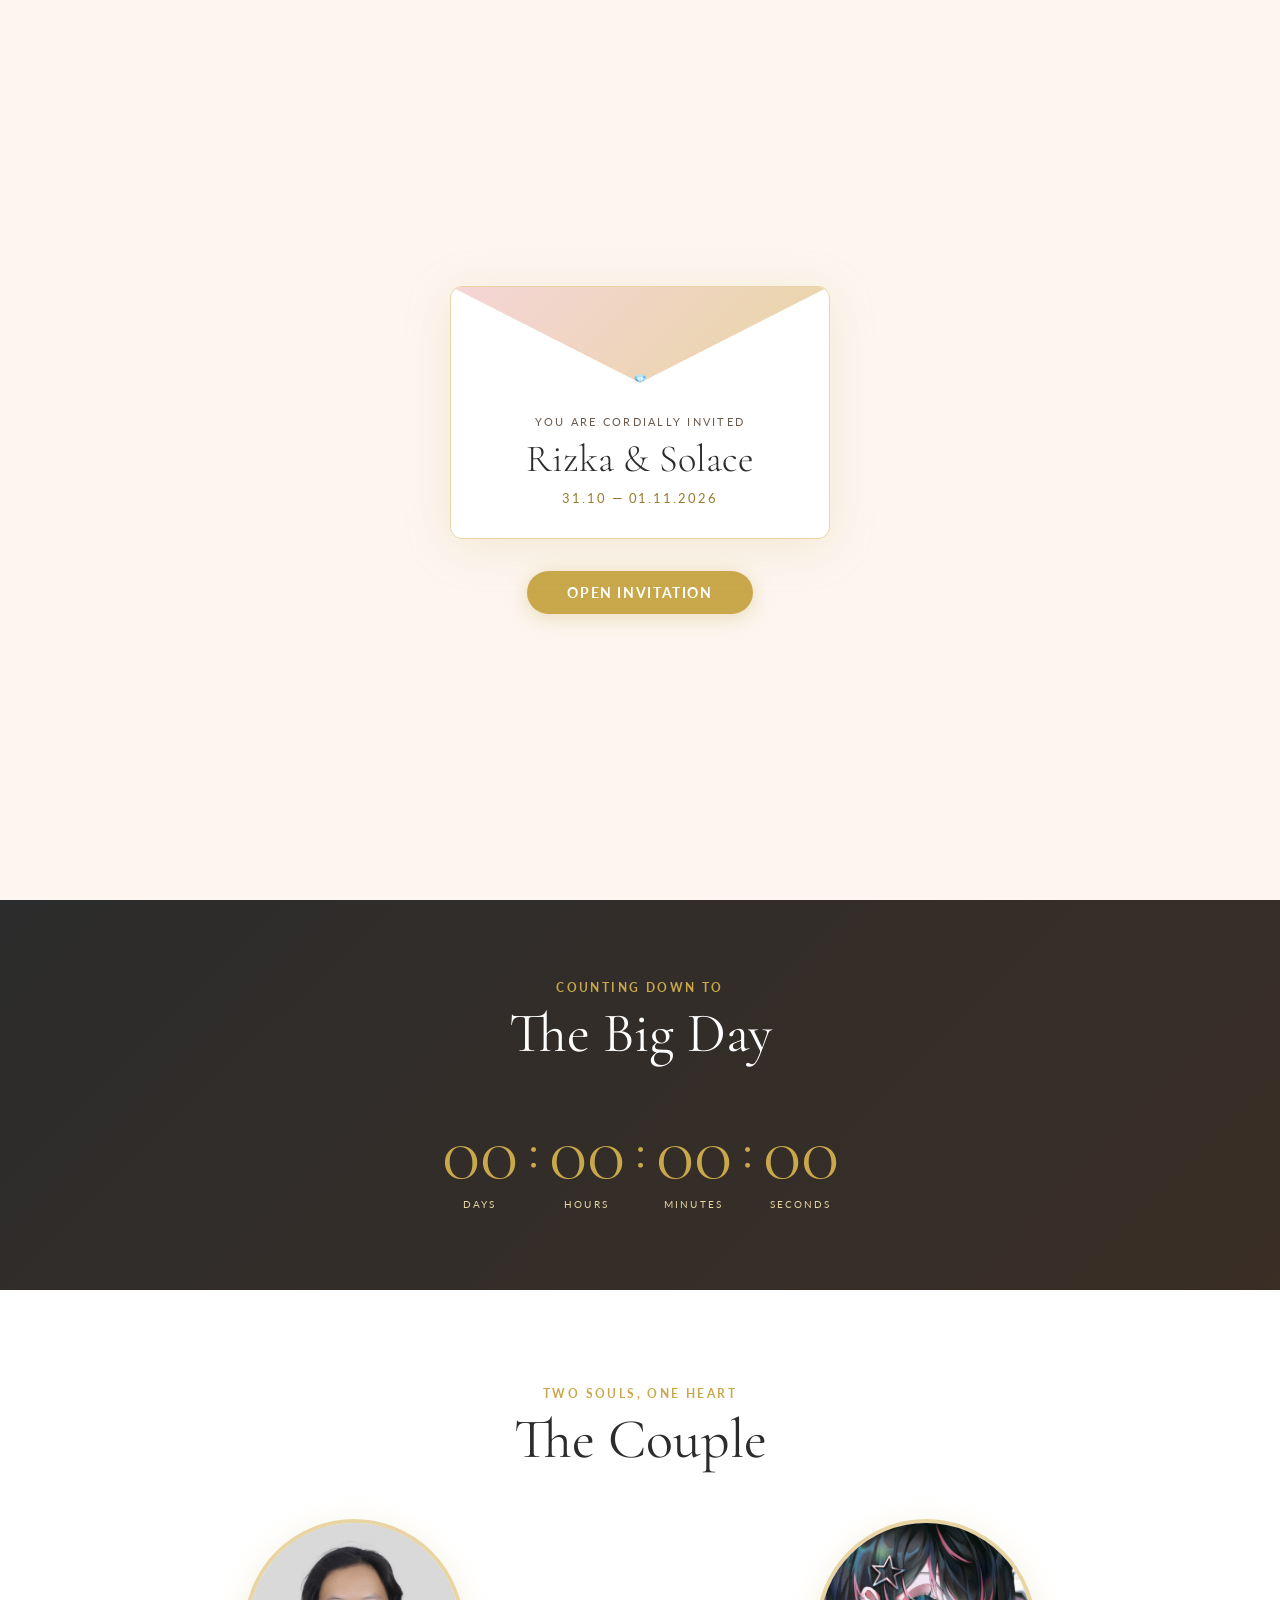
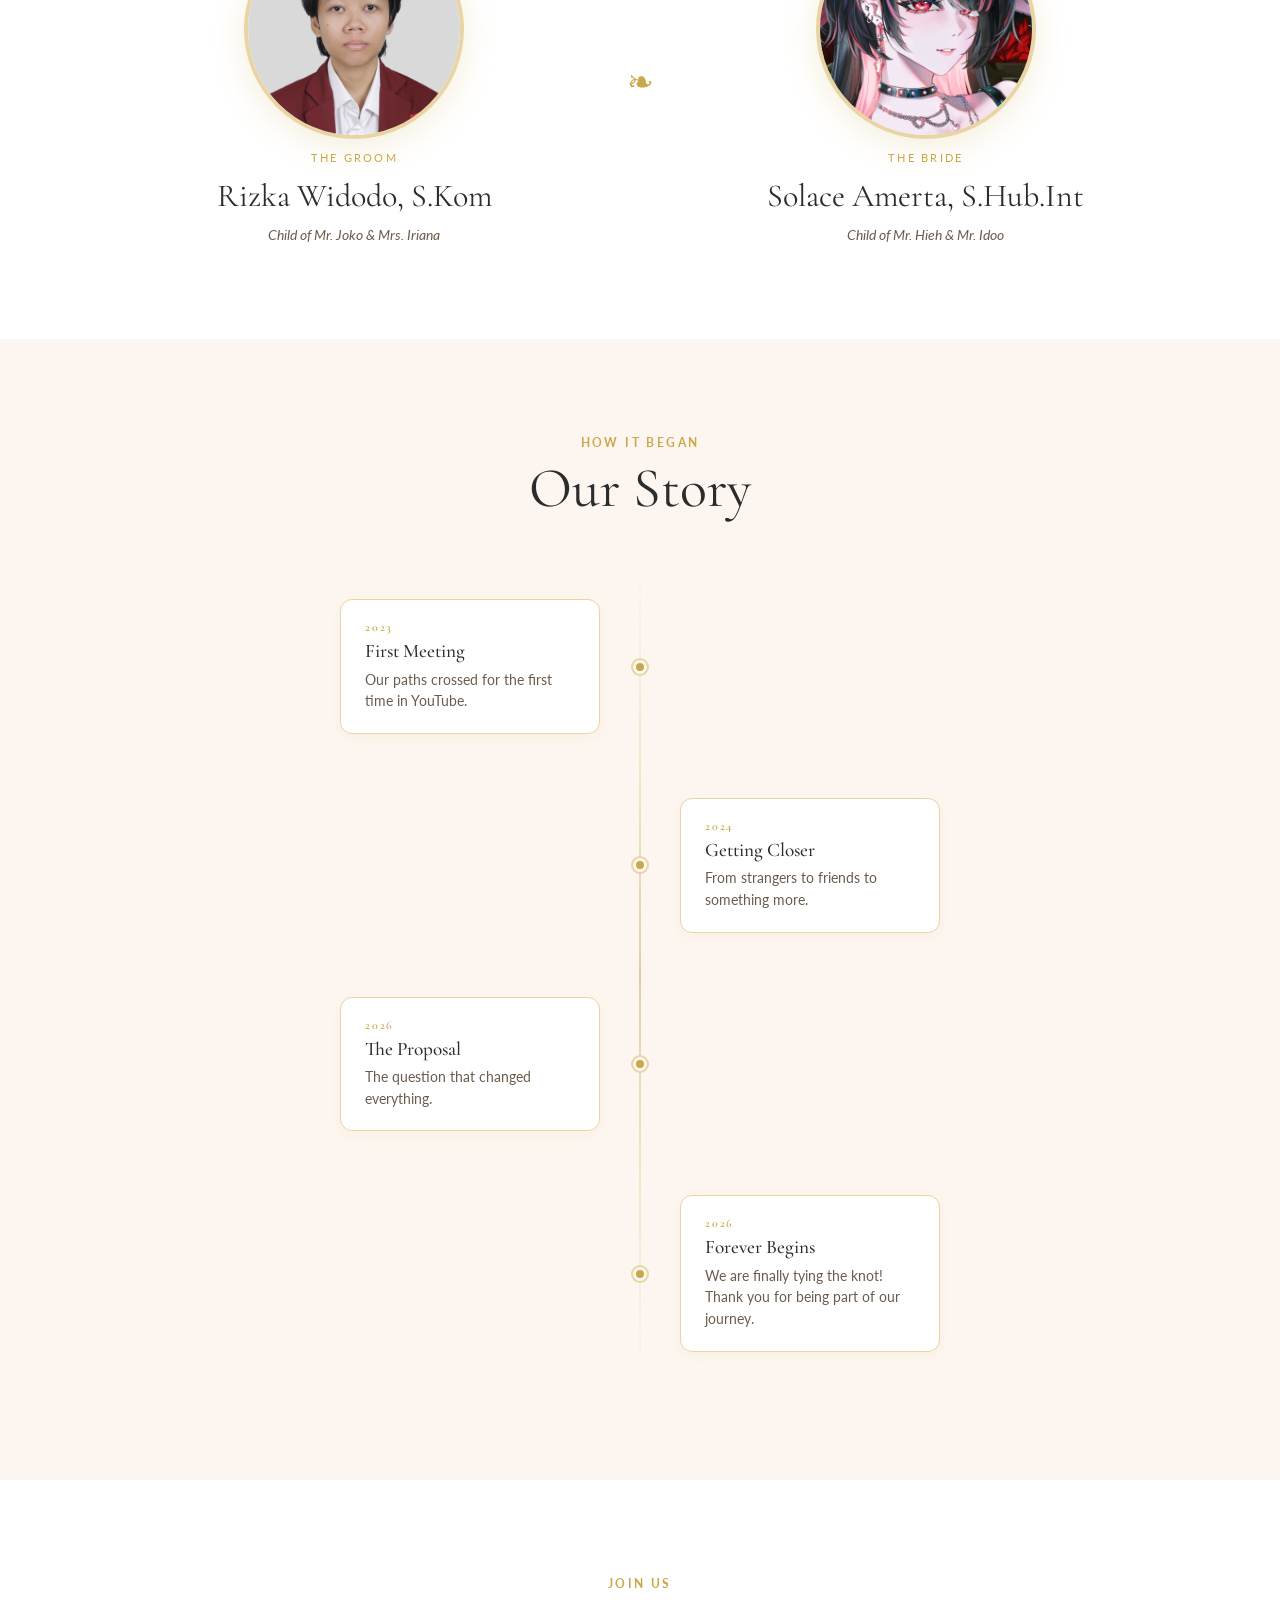
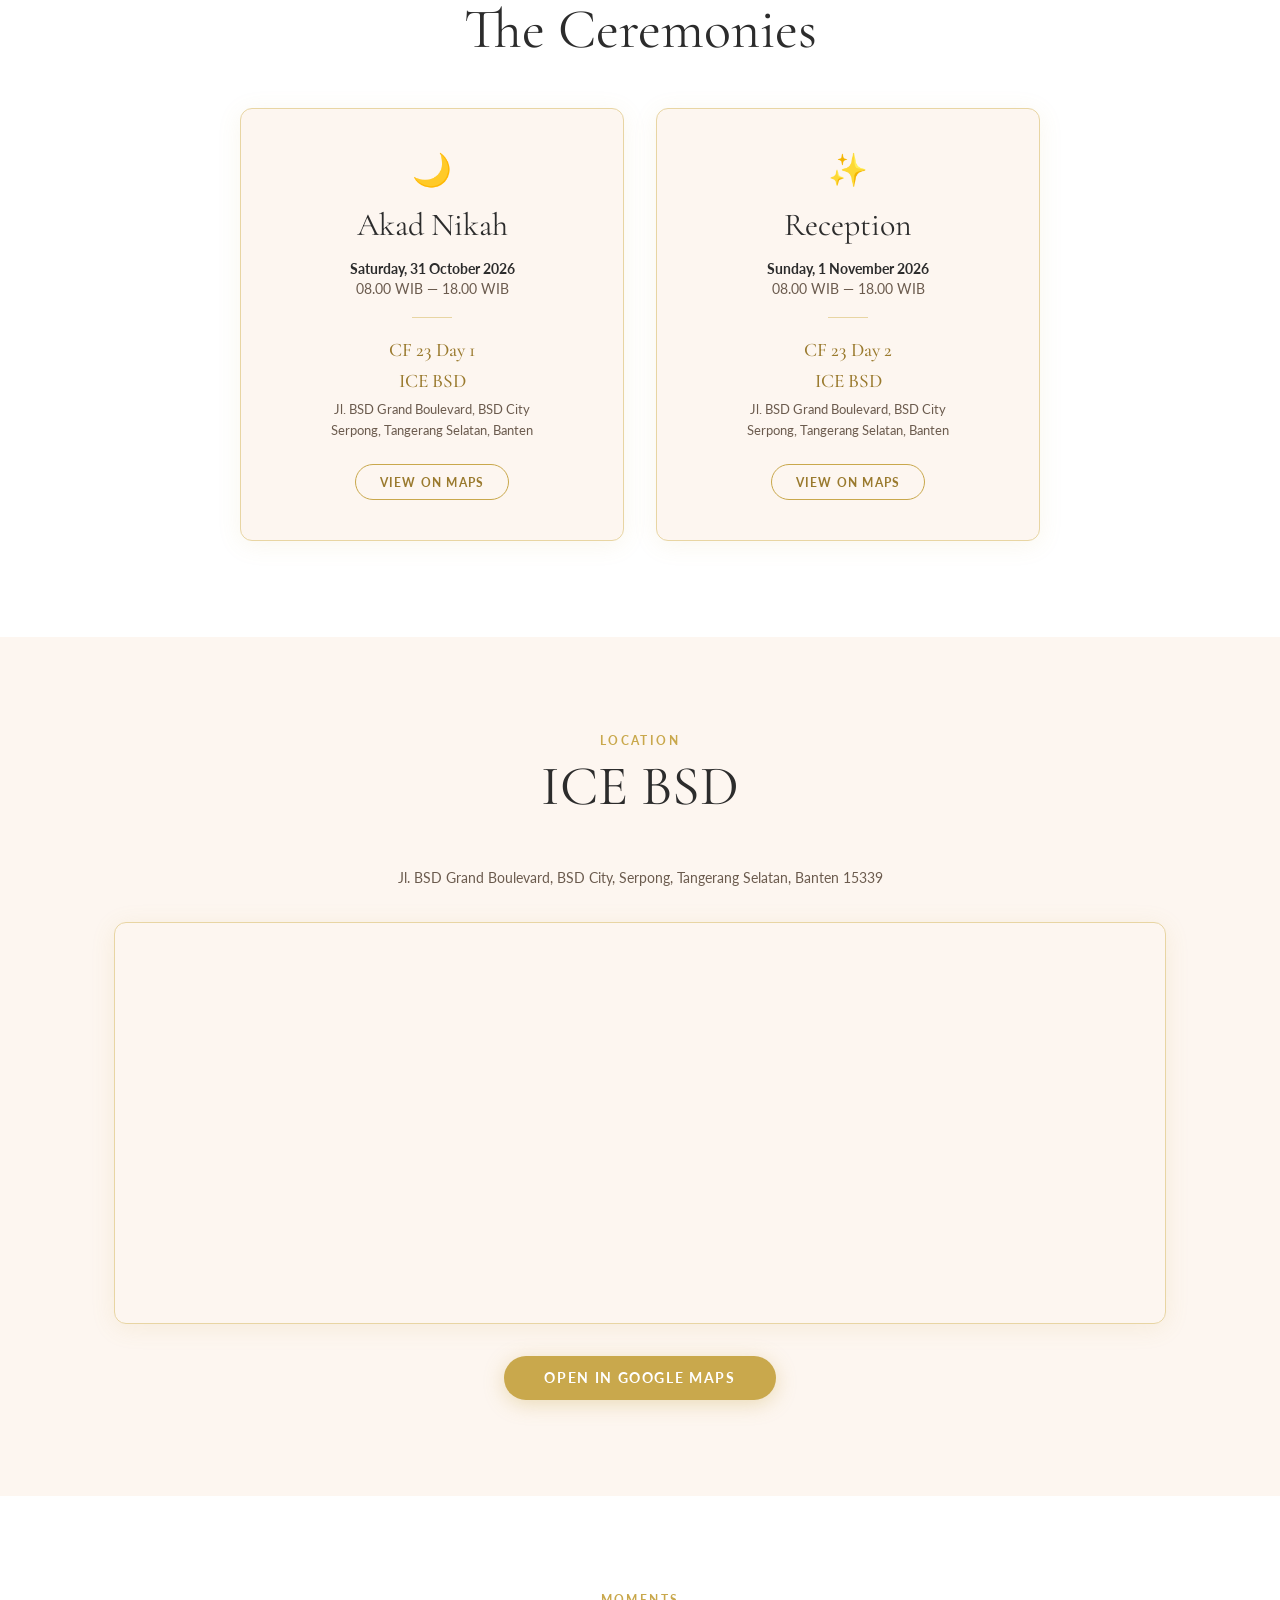
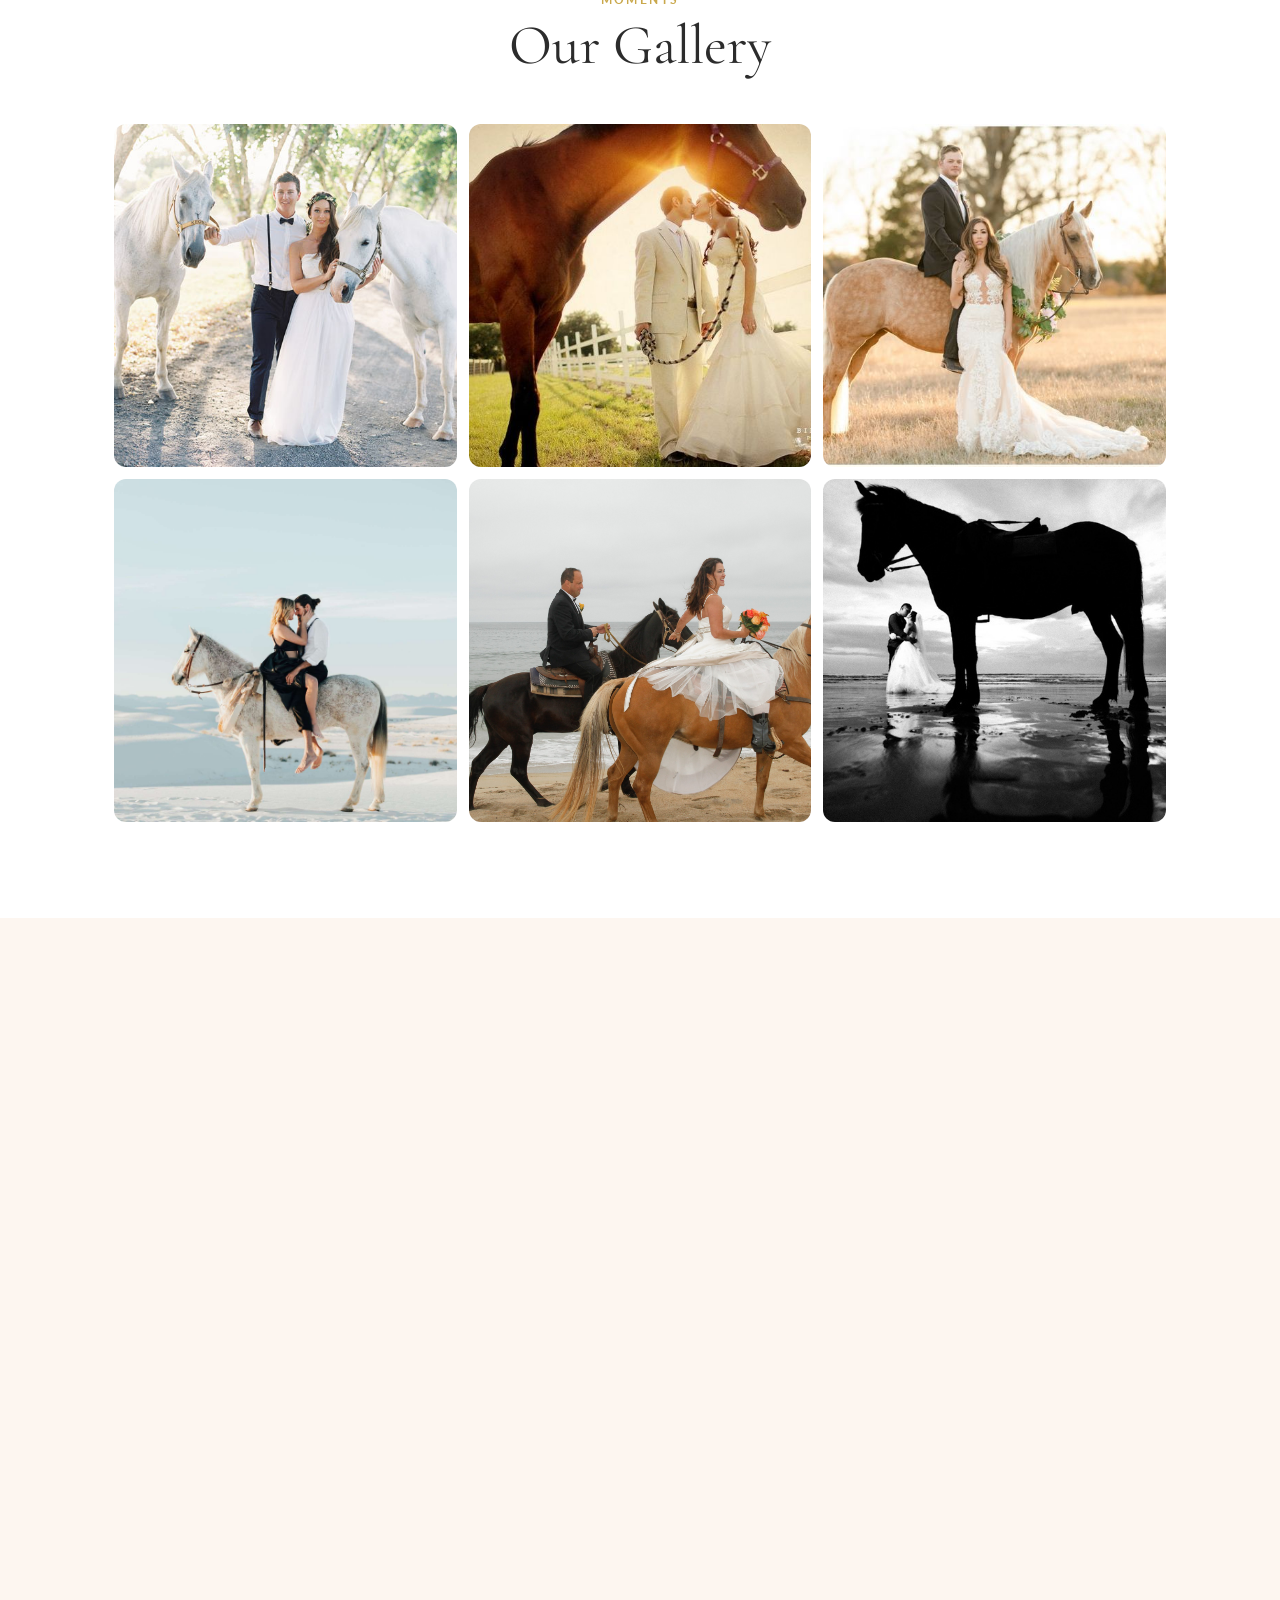
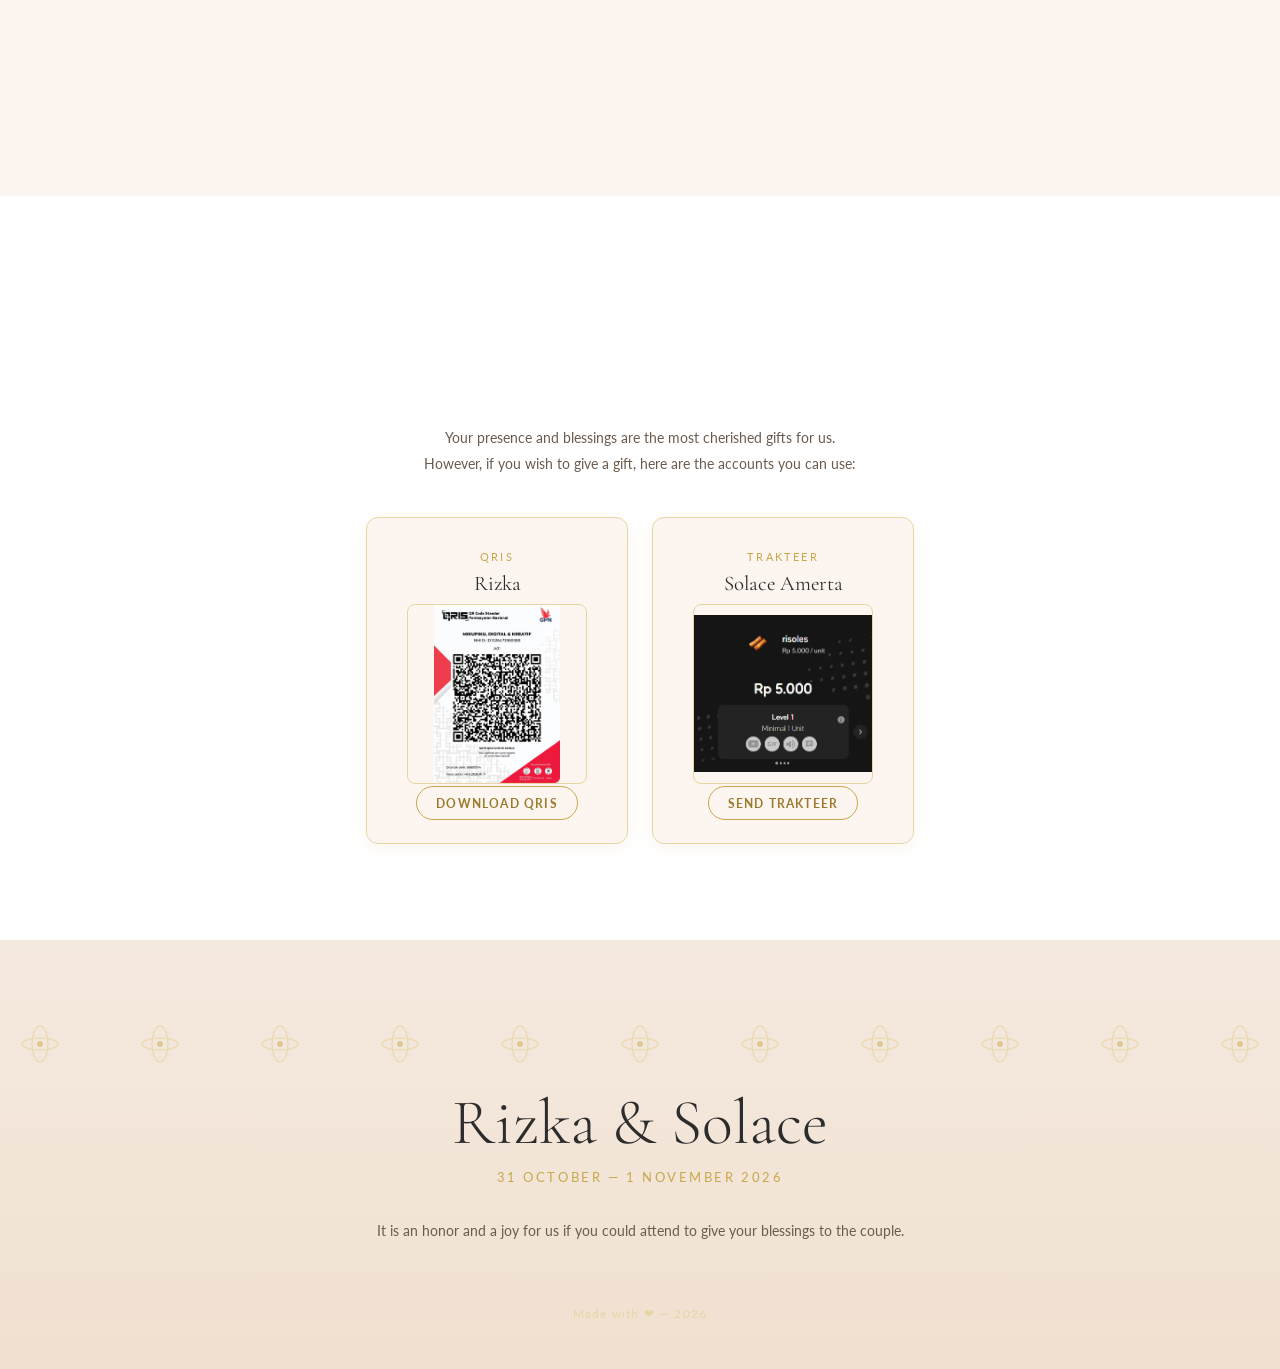
==== wedding-invitation/index.html @ 88c476b9 "add" ====
<!DOCTYPE html>
<html lang="id">
<head>
  <meta charset="UTF-8" />
  <meta name="viewport" content="width=device-width, initial-scale=1.0" />
  <title>Wedding Invitation — Rizka & Solace</title>
  <link rel="preconnect" href="https://fonts.googleapis.com" />
  <link rel="preconnect" href="https://fonts.gstatic.com" crossorigin />
  <link href="https://fonts.googleapis.com/css2?family=Cormorant+Garamond:ital,wght@0,300;0,400;0,500;0,600;1,300;1,400;1,500&family=Lato:wght@300;400;700&display=swap" rel="stylesheet" />
  <link rel="stylesheet" href="style.css" />
</head>
<body>

  <!-- ─── AUDIO ────────────────────────────────────────────── -->
  <audio id="bgMusic" loop>
    <source src="music.m4a" type="audio/mp4" />
  </audio>
  <button class="music-toggle" id="musicToggle" aria-label="Toggle music">
    <span class="music-icon music-icon--play">♪</span>
    <span class="music-icon music-icon--pause hidden">⏸</span>
  </button>

  <!-- ─── OPENING OVERLAY ──────────────────────────────────── -->
  <div class="opening-overlay" id="openingOverlay">
    <div class="envelope-wrapper">
      <div class="envelope" id="envelope">
        <div class="envelope-flap"></div>
        <div class="envelope-body">
          <div class="envelope-letter" id="envelopeLetter">
            <p class="letter-from">You are cordially invited</p>
            <p class="letter-couple">Rizka &amp; Solace</p>
            <p class="letter-date">31.10 — 01.11.2026</p>
          </div>
        </div>
      </div>
      <button class="open-btn" id="openBtn">Open Invitation</button>
    </div>
  </div>

  <!-- ─── MAIN CONTENT ─────────────────────────────────────── -->
  <div class="invitation-content" id="invitationContent">

    <!-- ─── HERO ─────────────────────────────────────────────── -->
    <section class="hero" id="hero">
      <div class="floral-top"></div>
      <div class="hero-inner">
        <!-- <p class="bismillah">بِسْمِ اللّٰهِ الرَّحْمٰنِ الرَّحِيْمِ</p> -->
        <p class="hero-greeting reveal">Together with our families, we joyfully invite you to celebrate the wedding of</p>
        <h1 class="hero-names reveal">
          <span class="groom-name">Rizka</span>
          <span class="ampersand">&amp;</span>
          <span class="bride-name">Solace</span>
        </h1>
        <p class="hero-fullnames reveal">Rizka Widodo, S.Kom &nbsp;·&nbsp; Solace Amerta, S.Hub.Int</p>
        <div class="hero-date reveal">
          <span class="date-line">31 October — 1 November 2026</span>
          <span class="venue-line">Comic Frontier 23</span>
          <span class="venue-line">ICE BSD, South Tangerang</span>
        </div>
        <div class="scroll-hint reveal">
          <span>scroll down</span>
          <div class="scroll-arrow"></div>
        </div>
      </div>
      <div class="floral-bottom"></div>
    </section>

    <!-- ─── COUNTDOWN ────────────────────────────────────────── -->
    <section class="countdown-section section reveal" id="countdown">
      <div class="container">
        <p class="section-label">Counting Down To</p>
        <h2 class="section-title">The Big Day</h2>
        <div class="countdown-grid">
          <div class="countdown-item">
            <span class="countdown-num" id="cd-days">--</span>
            <span class="countdown-label">Days</span>
          </div>
          <div class="countdown-sep">:</div>
          <div class="countdown-item">
            <span class="countdown-num" id="cd-hours">--</span>
            <span class="countdown-label">Hours</span>
          </div>
          <div class="countdown-sep">:</div>
          <div class="countdown-item">
            <span class="countdown-num" id="cd-minutes">--</span>
            <span class="countdown-label">Minutes</span>
          </div>
          <div class="countdown-sep">:</div>
          <div class="countdown-item">
            <span class="countdown-num" id="cd-seconds">--</span>
            <span class="countdown-label">Seconds</span>
          </div>
        </div>
      </div>
    </section>

    <!-- ─── THE COUPLE ───────────────────────────────────────── -->
    <section class="couple-section section" id="couple">
      <div class="container">
        <p class="section-label reveal">Two Souls, One Heart</p>
        <h2 class="section-title reveal">The Couple</h2>
        <div class="couple-grid">
          <div class="couple-card reveal">
            <div class="couple-photo-wrap">
              <img src="img/rizka.jpg" alt="Rizka Widodo, S.Kom" class="couple-photo" onerror="this.style.display='none';this.nextElementSibling.style.display='flex'" />
              <div class="couple-photo-placeholder" style="display:none">
                <span>Groom Photo</span>
              </div>
            </div>
            <div class="couple-role">The Groom</div>
            <h3 class="couple-name">Rizka Widodo, S.Kom</h3>
            <p class="couple-parents">Child of Mr. Joko &amp; Mrs. Iriana</p>
          </div>

          <div class="couple-divider reveal">
            <span class="couple-divider-text">❧</span>
          </div>

          <div class="couple-card reveal">
            <div class="couple-photo-wrap">
              <img src="img/soles.jpg" alt="Solace Amerta, S.Hub.Int" class="couple-photo" onerror="this.style.display='none';this.nextElementSibling.style.display='flex'" />
              <div class="couple-photo-placeholder" style="display:none">
                <span>Bride Photo</span>
              </div>
            </div>
            <div class="couple-role">The Bride</div>
            <h3 class="couple-name">Solace Amerta, S.Hub.Int</h3>
            <p class="couple-parents">Child of Mr. Hieh &amp; Mr. Idoo</p>
          </div>
        </div>
      </div>
    </section>

    <!-- ─── OUR STORY ────────────────────────────────────────── -->
    <section class="story-section section" id="story">
      <div class="container">
        <p class="section-label reveal">How It Began</p>
        <h2 class="section-title reveal">Our Story</h2>
        <div class="timeline">

          <div class="timeline-item reveal">
            <div class="timeline-dot"></div>
            <div class="timeline-content">
              <span class="timeline-year">2023</span>
              <h3 class="timeline-title">First Meeting</h3>
              <p class="timeline-desc">Our paths crossed for the first time in YouTube.</p>
            </div>
          </div>

          <div class="timeline-item reveal">
            <div class="timeline-dot"></div>
            <div class="timeline-content">
              <span class="timeline-year">2024</span>
              <h3 class="timeline-title">Getting Closer</h3>
              <p class="timeline-desc">From strangers to friends to something more.</p>
            </div>
          </div>

          <div class="timeline-item reveal">
            <div class="timeline-dot"></div>
            <div class="timeline-content">
              <span class="timeline-year">2026</span>
              <h3 class="timeline-title">The Proposal</h3>
              <p class="timeline-desc">The question that changed everything.</p>
            </div>
          </div>

          <div class="timeline-item reveal">
            <div class="timeline-dot"></div>
            <div class="timeline-content">
              <span class="timeline-year">2026</span>
              <h3 class="timeline-title">Forever Begins</h3>
              <p class="timeline-desc">We are finally tying the knot! Thank you for being part of our journey.</p>
            </div>
          </div>

        </div>
      </div>
    </section>

    <!-- ─── EVENTS ───────────────────────────────────────────── -->
    <section class="events-section section" id="events">
      <div class="container">
        <p class="section-label reveal">Join Us</p>
        <h2 class="section-title reveal">The Ceremonies</h2>
        <div class="events-grid">

          <div class="event-card reveal">
            <div class="event-icon">🌙</div>
            <h3 class="event-name">Akad Nikah</h3>
            <div class="event-detail">
              <p class="event-date">Saturday, 31 October 2026</p>
              <p class="event-time">08.00 WIB — 18.00 WIB</p>
            </div>
            <div class="event-divider"></div>
            <div class="event-location">
              <p class="event-venue">CF 23 Day 1</p>
              <p class="event-venue">ICE BSD</p>
              <p class="event-address">Jl. BSD Grand Boulevard, BSD City<br />Serpong, Tangerang Selatan, Banten</p>
            </div>
            <a href="https://maps.google.com/?q=ICE+BSD+Convention+Exhibition" target="_blank" rel="noopener" class="event-map-btn">View on Maps</a>
          </div>

          <div class="event-card reveal">
            <div class="event-icon">✨</div>
            <h3 class="event-name">Reception</h3>
            <div class="event-detail">
              <p class="event-date">Sunday, 1 November 2026</p>
              <p class="event-time">08.00 WIB — 18.00 WIB</p>
            </div>
            <div class="event-divider"></div>
            <div class="event-location">
              <p class="event-venue">CF 23 Day 2</p>
              <p class="event-venue">ICE BSD</p>
              <p class="event-address">Jl. BSD Grand Boulevard, BSD City<br />Serpong, Tangerang Selatan, Banten</p>
            </div>
            <a href="https://maps.google.com/?q=ICE+BSD+Convention+Exhibition" target="_blank" rel="noopener" class="event-map-btn">View on Maps</a>
          </div>

        </div>
      </div>
    </section>

    <!-- ─── VENUE / MAP ──────────────────────────────────────── -->
    <section class="venue-section section" id="venue">
      <div class="container">
        <p class="section-label reveal">Location</p>
        <h2 class="section-title reveal">ICE BSD</h2>
        <p class="venue-address reveal">Jl. BSD Grand Boulevard, BSD City, Serpong, Tangerang Selatan, Banten 15339</p>
        <div class="map-wrapper reveal">
          <iframe
            title="ICE BSD location"
            src="https://www.google.com/maps/embed?pb=!1m18!1m12!1m3!1d3965.7282936097657!2d106.64890647499174!3d-6.301662093674513!2m3!1f0!2f0!3f0!3m2!1i1024!2i768!4f13.1!3m3!1m2!1s0x2e69fb5cdc07c2f5%3A0x2e84bb0440e7e699!2sICE%20BSD!5e0!3m2!1sen!2sid!4v1716966000000!5m2!1sen!2sid"
            allowfullscreen=""
            loading="lazy"
            referrerpolicy="no-referrer-when-downgrade">
          </iframe>
        </div>
        <a href="https://goo.gl/maps/ICE+BSD" target="_blank" rel="noopener" class="btn-gold reveal">Open in Google Maps</a>
      </div>
    </section>

    <!-- ─── GALLERY ──────────────────────────────────────────── -->
    <section class="gallery-section section" id="gallery">
      <div class="container">
        <p class="section-label reveal">Moments</p>
        <h2 class="section-title reveal">Our Gallery</h2>
        <div class="gallery-grid">
          <div class="gallery-item reveal" data-src="img/1.jpg">
            <img src="img/1.jpg" alt="Gallery 1" onerror="this.parentElement.classList.add('gallery-placeholder')" />
            <div class="gallery-overlay"><span>+</span></div>
          </div>
          <div class="gallery-item reveal" data-src="img/2.jpg">
            <img src="img/2.jpg" alt="Gallery 2" onerror="this.parentElement.classList.add('gallery-placeholder')" />
            <div class="gallery-overlay"><span>+</span></div>
          </div>
          <div class="gallery-item reveal" data-src="img/3.jpg">
            <img src="img/3.jpg" alt="Gallery 3" onerror="this.parentElement.classList.add('gallery-placeholder')" />
            <div class="gallery-overlay"><span>+</span></div>
          </div>
          <div class="gallery-item reveal" data-src="img/4.jpg">
            <img src="img/4.jpg" alt="Gallery 4" onerror="this.parentElement.classList.add('gallery-placeholder')" />
            <div class="gallery-overlay"><span>+</span></div>
          </div>
          <div class="gallery-item reveal" data-src="img/5.jpg">
            <img src="img/5.jpg" alt="Gallery 5" onerror="this.parentElement.classList.add('gallery-placeholder')" />
            <div class="gallery-overlay"><span>+</span></div>
          </div>
          <div class="gallery-item reveal" data-src="img/6.jpg">
            <img src="img/6.jpg" alt="Gallery 6" onerror="this.parentElement.classList.add('gallery-placeholder')" />
            <div class="gallery-overlay"><span>+</span></div>
          </div>
        </div>
      </div>
    </section>

    <!-- ─── LIGHTBOX ─────────────────────────────────────────── -->
    <div class="lightbox" id="lightbox" aria-hidden="true">
      <button class="lightbox-close" id="lightboxClose" aria-label="Close">&#x2715;</button>
      <img class="lightbox-img" id="lightboxImg" src="" alt="Gallery fullsize" />
    </div>

    <!-- ─── RSVP & WISHES ────────────────────────────────────── -->
    <section class="rsvp-section section" id="rsvp">
      <div class="container">
        <p class="section-label reveal">Let Us Know</p>
        <h2 class="section-title reveal">RSVP</h2>
        <p class="rsvp-note reveal">Please confirm your attendance by <strong>15 October 2026</strong>.</p>
        <!-- Replace YOUR_FORM_ID with your Formspree form ID from https://formspree.io -->
        <form class="rsvp-form reveal" id="rsvpForm" action="https://formspree.io/f/YOUR_FORM_ID" method="POST">
          <div class="form-group">
            <label for="rsvp-name">Name</label>
            <input type="text" id="rsvp-name" name="name" placeholder="Enter your name" required />
          </div>
          <div class="form-group">
            <label>Attendance Confirmation</label>
            <div class="radio-group">
              <label class="radio-label">
                <input type="radio" name="attendance" value="Hadir" required /> Attending
              </label>
              <label class="radio-label">
                <input type="radio" name="attendance" value="Tidak Hadir" /> Not Attending
              </label>
              <label class="radio-label">
                <input type="radio" name="attendance" value="Masih Belum Tahu" /> Not Sure Yet
              </label>
            </div>
          </div>
          <div class="form-group">
            <label for="rsvp-message">Message &amp; Wishes</label>
            <textarea id="rsvp-message" name="message" placeholder="Write your message and wishes for the couple..." rows="4"></textarea>
          </div>
          <button type="submit" class="btn-gold">Submit Confirmation</button>
        </form>

        <!-- ─── WISHES WALL ───────────────────────────────── -->
        <div class="wishes-section reveal">
          <h3 class="wishes-title">Messages &amp; Wishes</h3>
          <div class="wishes-wall" id="wishesWall">
            <!-- wishes rendered by JS -->
          </div>
        </div>
      </div>
    </section>

    <!-- ─── GIFT / HADIAH ────────────────────────────────────── -->
    <section class="gift-section section" id="gift">
      <div class="container">
        <p class="section-label reveal">Wedding Gift</p>
        <h2 class="section-title reveal">Gifts</h2>
        <p class="gift-note reveal">
          Your presence and blessings are the most cherished gifts for us.<br />
          However, if you wish to give a gift, here are the accounts you can use:
        </p>
        <div class="gift-cards reveal">
          <div class="gift-card">
            <div class="gift-bank">QRIS</div>
            <div class="gift-account-name">Rizka</div>
              <img src="img/qris.jpg" alt="QRIS Rizka" class="qris-img" />
              <a href="img/qris.jpg" download="QRIS-Rizka.jpg" class="copy-btn">Download QRIS</a>
          </div>
          <div class="gift-card">
            <div class="gift-bank">Trakteer</div>
            <div class="gift-account-name">Solace Amerta</div>
            <img src="img/trakteer.png" alt="Trakteer Solace" class="trakteer-img" />
            <a href="https://trakteer.id/solaceamerta" target="_blank" rel="noopener" class="copy-btn">Send Trakteer</a>
          </div>
        </div>
      </div>
    </section>

    <!-- ─── FOOTER ───────────────────────────────────────────── -->
    <footer class="footer">
      <div class="floral-footer"></div>
      <div class="container">
        <!-- <p class="footer-bismillah">بِسْمِ اللّٰهِ الرَّحْمٰنِ الرَّحِيْمِ</p> -->
        <h2 class="footer-names">Rizka &amp; Solace</h2>
        <p class="footer-date">31 October — 1 November 2026</p>
        <p class="footer-msg">
          It is an honor and a joy for us if you could attend
          to give your blessings to the couple.<br /><br />
          <!-- Wassalamu'alaikum Warahmatullahi Wabarakatuh. -->
        </p>
        <p class="footer-credit">Made with ❤ — 2026</p>
      </div>
    </footer>

  </div><!-- end .invitation-content -->

  <script src="script.js"></script>
</body>
</html>
---- wedding-invitation/style.css ----
/* ─── DESIGN TOKENS ─────────────────────────────────────────── */
:root {
  --cream:      #FDF6F0;
  --cream-dark: #F5EAE0;
  --gold:       #C9A84C;
  --gold-light: #E8D5A3;
  --gold-dark:  #9A7A2E;
  --blush:      #E8B4B8;
  --blush-light:#F5D5D7;
  --dark:       #2C2C2C;
  --muted:      #6B5B4E;
  --white:      #FFFFFF;

  --font-serif: 'Cormorant Garamond', Georgia, serif;
  --font-sans:  'Lato', sans-serif;

  --max-w: 1100px;
  --radius: 12px;
  --transition: 0.4s ease;
}

/* ─── RESET & BASE ───────────────────────────────────────────── */
*, *::before, *::after { box-sizing: border-box; margin: 0; padding: 0; }

html { scroll-behavior: smooth; font-size: 16px; }

body {
  font-family: var(--font-sans);
  background: var(--cream);
  color: var(--dark);
  overflow-x: hidden;
}

img { max-width: 100%; display: block; }

a { color: inherit; text-decoration: none; }

/* ─── UTILITIES ──────────────────────────────────────────────── */
.container {
  max-width: var(--max-w);
  margin: 0 auto;
  padding: 0 1.5rem;
}

.section { padding: 6rem 0; }

.section-label {
  font-family: var(--font-sans);
  font-size: 0.75rem;
  font-weight: 700;
  letter-spacing: 0.2em;
  text-transform: uppercase;
  color: var(--gold);
  text-align: center;
  margin-bottom: 0.5rem;
}

.section-title {
  font-family: var(--font-serif);
  font-size: clamp(2rem, 5vw, 3.5rem);
  font-weight: 400;
  color: var(--dark);
  text-align: center;
  margin-bottom: 3rem;
  line-height: 1.1;
}

.hidden { display: none !important; }

/* ─── REVEAL ANIMATION ───────────────────────────────────────── */
.reveal {
  opacity: 0;
  transform: translateY(30px);
  transition: opacity 0.7s ease, transform 0.7s ease;
}
.reveal.visible {
  opacity: 1;
  transform: translateY(0);
}

/* ─── MUSIC TOGGLE ───────────────────────────────────────────── */
.music-toggle {
  position: fixed;
  bottom: 1.5rem;
  right: 1.5rem;
  z-index: 1000;
  width: 3rem;
  height: 3rem;
  border-radius: 50%;
  border: 2px solid var(--gold);
  background: var(--cream);
  color: var(--gold);
  font-size: 1.2rem;
  cursor: pointer;
  display: flex;
  align-items: center;
  justify-content: center;
  box-shadow: 0 4px 16px rgba(0,0,0,0.12);
  transition: background var(--transition), color var(--transition);
}
.music-toggle:hover { background: var(--gold); color: var(--white); }

/* ─── OPENING OVERLAY ────────────────────────────────────────── */
.opening-overlay {
  position: fixed;
  inset: 0;
  z-index: 9999;
  background: var(--cream);
  display: flex;
  align-items: center;
  justify-content: center;
  transition: opacity 0.8s ease, visibility 0.8s ease;
}
.opening-overlay.hidden-overlay {
  opacity: 0;
  visibility: hidden;
  pointer-events: none;
}

.envelope-wrapper {
  display: flex;
  flex-direction: column;
  align-items: center;
  gap: 2rem;
}

.envelope {
  width: min(380px, 90vw);
  background: var(--white);
  border-radius: var(--radius);
  box-shadow: 0 8px 48px rgba(201,168,76,0.18);
  border: 1.5px solid var(--gold-light);
  overflow: hidden;
  position: relative;
  transition: transform 0.5s ease;
}

.envelope-flap {
  height: 6rem;
  background: linear-gradient(135deg, var(--blush-light) 0%, var(--gold-light) 100%);
  clip-path: polygon(0 0, 100% 0, 50% 100%);
  position: relative;
}
.envelope-flap::after {
  content: '💍';
  position: absolute;
  left: 50%;
  bottom: -1.2rem;
  transform: translateX(-50%);
  font-size: 1.5rem;
}

.envelope-body {
  padding: 2rem 2rem 2rem;
  text-align: center;
}

.letter-from {
  font-family: var(--font-sans);
  font-size: 0.7rem;
  letter-spacing: 0.2em;
  text-transform: uppercase;
  color: var(--muted);
  margin-bottom: 0.75rem;
}

.letter-couple {
  font-family: var(--font-serif);
  font-size: 2.4rem;
  font-weight: 300;
  color: var(--dark);
  line-height: 1;
  margin-bottom: 0.75rem;
}

.letter-date {
  font-family: var(--font-sans);
  font-size: 0.8rem;
  color: var(--gold-dark);
  letter-spacing: 0.15em;
}

.open-btn {
  padding: 0.85rem 2.5rem;
  background: var(--gold);
  color: var(--white);
  border: none;
  border-radius: 2rem;
  font-family: var(--font-sans);
  font-size: 0.85rem;
  font-weight: 700;
  letter-spacing: 0.12em;
  text-transform: uppercase;
  cursor: pointer;
  transition: background var(--transition), transform var(--transition), box-shadow var(--transition);
  box-shadow: 0 4px 20px rgba(201,168,76,0.35);
}
.open-btn:hover {
  background: var(--gold-dark);
  transform: translateY(-2px);
  box-shadow: 0 6px 24px rgba(201,168,76,0.45);
}

/* ─── FLORAL DECORATIONS ─────────────────────────────────────── */
.floral-top,
.floral-bottom,
.floral-footer {
  width: 100%;
  height: 80px;
  background-image: url("data:image/svg+xml,%3Csvg xmlns='http://www.w3.org/2000/svg' width='120' height='80' viewBox='0 0 120 80'%3E%3Cellipse cx='60' cy='40' rx='18' ry='6' fill='none' stroke='%23E8D5A3' stroke-width='1.5'/%3E%3Cellipse cx='60' cy='40' rx='8' ry='18' fill='none' stroke='%23E8D5A3' stroke-width='1.5'/%3E%3Cellipse cx='60' cy='40' rx='14' ry='14' fill='none' stroke='%23F5D5D7' stroke-width='1' opacity='0.6'/%3E%3Ccircle cx='60' cy='40' r='3' fill='%23C9A84C' opacity='0.7'/%3E%3C/svg%3E");
  background-repeat: repeat-x;
  background-position: center;
  opacity: 0.7;
}
.floral-bottom { transform: scaleY(-1); }

/* ─── HERO ───────────────────────────────────────────────────── */
.hero {
  min-height: 100svh;
  display: flex;
  flex-direction: column;
  align-items: center;
  justify-content: center;
  background: linear-gradient(180deg, var(--cream) 0%, var(--cream-dark) 100%);
  text-align: center;
  padding: 4rem 1.5rem;
  position: relative;
}

.hero-inner { flex: 1; display: flex; flex-direction: column; align-items: center; justify-content: center; gap: 1.25rem; }

.bismillah {
  font-size: clamp(1.5rem, 4vw, 2.2rem);
  color: var(--gold-dark);
  font-family: serif;
  line-height: 1.6;
  margin-bottom: 0.5rem;
}

.hero-greeting {
  font-family: var(--font-sans);
  font-size: 0.8rem;
  letter-spacing: 0.18em;
  text-transform: uppercase;
  color: var(--muted);
}

.hero-names {
  font-family: var(--font-serif);
  font-size: clamp(4rem, 12vw, 8rem);
  font-weight: 300;
  line-height: 1;
  color: var(--dark);
  display: flex;
  flex-wrap: wrap;
  gap: 0.3em;
  align-items: center;
  justify-content: center;
}

.groom-name, .bride-name { display: inline-block; }

.ampersand {
  font-family: var(--font-serif);
  font-size: 0.65em;
  color: var(--gold);
  font-style: italic;
}

.hero-fullnames {
  font-family: var(--font-sans);
  font-size: clamp(0.75rem, 2vw, 0.95rem);
  letter-spacing: 0.15em;
  color: var(--muted);
  text-transform: uppercase;
}

.hero-date {
  display: flex;
  flex-direction: column;
  gap: 0.3rem;
  align-items: center;
}

.date-line {
  font-family: var(--font-serif);
  font-size: clamp(1.1rem, 3vw, 1.5rem);
  color: var(--dark);
  font-style: italic;
}

.venue-line {
  font-family: var(--font-sans);
  font-size: 0.8rem;
  letter-spacing: 0.18em;
  text-transform: uppercase;
  color: var(--gold);
}

.scroll-hint {
  display: flex;
  flex-direction: column;
  align-items: center;
  gap: 0.4rem;
  color: var(--muted);
  font-size: 0.7rem;
  letter-spacing: 0.15em;
  text-transform: uppercase;
  margin-top: 1rem;
}
.scroll-arrow {
  width: 1px;
  height: 2.5rem;
  background: linear-gradient(to bottom, var(--gold), transparent);
  animation: scrollBounce 1.5s ease-in-out infinite;
}
@keyframes scrollBounce {
  0%, 100% { transform: scaleY(1); opacity: 1; }
  50% { transform: scaleY(0.6); opacity: 0.5; }
}

/* ─── COUNTDOWN ──────────────────────────────────────────────── */
.countdown-section {
  background: linear-gradient(135deg, var(--dark) 0%, #3a2e25 100%);
  color: var(--white);
  text-align: center;
  padding: 5rem 0;
}
.countdown-section .section-label { color: var(--gold); }
.countdown-section .section-title { color: var(--white); margin-bottom: 3rem; }

.countdown-grid {
  display: flex;
  align-items: center;
  justify-content: center;
  gap: 0.5rem;
  flex-wrap: wrap;
}

.countdown-item {
  display: flex;
  flex-direction: column;
  align-items: center;
  min-width: 5rem;
}

.countdown-num {
  font-family: var(--font-serif);
  font-size: clamp(3rem, 8vw, 5rem);
  font-weight: 300;
  color: var(--gold);
  line-height: 1;
}

.countdown-label {
  font-family: var(--font-sans);
  font-size: 0.65rem;
  letter-spacing: 0.2em;
  text-transform: uppercase;
  color: var(--gold-light);
  margin-top: 0.35rem;
}

.countdown-sep {
  font-family: var(--font-serif);
  font-size: clamp(2rem, 5vw, 3.5rem);
  color: var(--gold);
  padding-bottom: 1.5rem;
  user-select: none;
}

/* ─── THE COUPLE ─────────────────────────────────────────────── */
.couple-section { background: var(--white); }

.couple-grid {
  display: grid;
  grid-template-columns: 1fr auto 1fr;
  gap: 2rem;
  align-items: center;
}

.couple-card {
  display: flex;
  flex-direction: column;
  align-items: center;
  text-align: center;
  gap: 0.75rem;
}

.couple-photo-wrap {
  width: clamp(150px, 30vw, 220px);
  height: clamp(150px, 30vw, 220px);
  border-radius: 50%;
  overflow: hidden;
  border: 4px solid var(--gold-light);
  box-shadow: 0 8px 32px rgba(201,168,76,0.2);
}

.couple-photo { width: 100%; height: 100%; object-fit: cover; }

.couple-photo-placeholder {
  width: 100%;
  height: 100%;
  background: var(--cream-dark);
  display: flex;
  align-items: center;
  justify-content: center;
  font-size: 0.75rem;
  color: var(--muted);
  text-align: center;
  padding: 1rem;
}

.couple-role {
  font-family: var(--font-sans);
  font-size: 0.7rem;
  letter-spacing: 0.2em;
  text-transform: uppercase;
  color: var(--gold);
}

.couple-name {
  font-family: var(--font-serif);
  font-size: clamp(1.5rem, 3vw, 2rem);
  font-weight: 400;
  color: var(--dark);
}

.couple-parents {
  font-size: 0.85rem;
  color: var(--muted);
  font-style: italic;
}

.couple-divider {
  display: flex;
  align-items: center;
  justify-content: center;
  flex-direction: column;
}
.couple-divider-text {
  font-size: 2rem;
  color: var(--gold);
  line-height: 1;
}

/* ─── OUR STORY ──────────────────────────────────────────────── */
.story-section { background: var(--cream); }

.timeline {
  position: relative;
  max-width: 640px;
  margin: 0 auto;
  display: flex;
  flex-direction: column;
  gap: 0;
}

.timeline::before {
  content: '';
  position: absolute;
  left: 50%;
  top: 0; bottom: 0;
  width: 1px;
  background: linear-gradient(to bottom, transparent, var(--gold-light), var(--gold), var(--gold-light), transparent);
  transform: translateX(-50%);
}

.timeline-item {
  position: relative;
  display: flex;
  padding: 2rem 0;
}

.timeline-item:nth-child(odd) { justify-content: flex-end; padding-right: calc(50% + 2.5rem); }
.timeline-item:nth-child(even) { justify-content: flex-start; padding-left: calc(50% + 2.5rem); }

.timeline-dot {
  position: absolute;
  left: 50%;
  top: 50%;
  transform: translate(-50%, -50%);
  width: 14px;
  height: 14px;
  border-radius: 50%;
  background: var(--gold);
  border: 3px solid var(--cream);
  box-shadow: 0 0 0 2px var(--gold-light);
  z-index: 1;
}

.timeline-content {
  background: var(--white);
  border: 1px solid var(--gold-light);
  border-radius: var(--radius);
  padding: 1.25rem 1.5rem;
  max-width: 260px;
  box-shadow: 0 4px 16px rgba(201,168,76,0.08);
}

.timeline-year {
  font-family: var(--font-serif);
  font-size: 0.75rem;
  font-weight: 600;
  letter-spacing: 0.15em;
  color: var(--gold);
  display: block;
  margin-bottom: 0.3rem;
}

.timeline-title {
  font-family: var(--font-serif);
  font-size: 1.2rem;
  font-weight: 500;
  color: var(--dark);
  margin-bottom: 0.4rem;
}

.timeline-desc {
  font-size: 0.85rem;
  color: var(--muted);
  line-height: 1.6;
}

/* ─── EVENTS ─────────────────────────────────────────────────── */
.events-section { background: var(--white); }

.events-grid {
  display: grid;
  grid-template-columns: repeat(auto-fit, minmax(280px, 1fr));
  gap: 2rem;
  max-width: 800px;
  margin: 0 auto;
}

.event-card {
  background: var(--cream);
  border: 1.5px solid var(--gold-light);
  border-radius: var(--radius);
  padding: 2.5rem 2rem;
  text-align: center;
  box-shadow: 0 4px 24px rgba(201,168,76,0.1);
  transition: transform var(--transition), box-shadow var(--transition);
}
.event-card:hover { transform: translateY(-4px); box-shadow: 0 8px 32px rgba(201,168,76,0.2); }

.event-icon { font-size: 2rem; margin-bottom: 1rem; }

.event-name {
  font-family: var(--font-serif);
  font-size: 2rem;
  font-weight: 400;
  color: var(--dark);
  margin-bottom: 1rem;
}

.event-date {
  font-family: var(--font-sans);
  font-size: 0.9rem;
  font-weight: 700;
  color: var(--dark);
  margin-bottom: 0.25rem;
}

.event-time {
  font-size: 0.85rem;
  color: var(--muted);
}

.event-divider {
  width: 40px;
  height: 1px;
  background: var(--gold-light);
  margin: 1.25rem auto;
}

.event-venue {
  font-family: var(--font-serif);
  font-size: 1.2rem;
  font-weight: 500;
  color: var(--gold-dark);
  margin-bottom: 0.4rem;
}

.event-address {
  font-size: 0.8rem;
  color: var(--muted);
  line-height: 1.6;
  margin-bottom: 1.5rem;
}

.event-map-btn {
  display: inline-block;
  padding: 0.6rem 1.5rem;
  border: 1.5px solid var(--gold);
  border-radius: 2rem;
  font-size: 0.78rem;
  font-weight: 700;
  letter-spacing: 0.1em;
  text-transform: uppercase;
  color: var(--gold-dark);
  transition: background var(--transition), color var(--transition);
}
.event-map-btn:hover { background: var(--gold); color: var(--white); }

/* ─── VENUE ──────────────────────────────────────────────────── */
.venue-section { background: var(--cream); text-align: center; }

.venue-address {
  font-size: 0.9rem;
  color: var(--muted);
  margin-bottom: 2rem;
  line-height: 1.7;
}

.map-wrapper {
  border-radius: var(--radius);
  overflow: hidden;
  border: 1.5px solid var(--gold-light);
  box-shadow: 0 4px 24px rgba(201,168,76,0.12);
  margin-bottom: 2rem;
}

.map-wrapper iframe {
  width: 100%;
  height: 400px;
  border: none;
  display: block;
}

/* ─── BUTTONS ────────────────────────────────────────────────── */
.btn-gold {
  display: inline-block;
  padding: 0.85rem 2.5rem;
  background: var(--gold);
  color: var(--white);
  border: none;
  border-radius: 2rem;
  font-family: var(--font-sans);
  font-size: 0.85rem;
  font-weight: 700;
  letter-spacing: 0.12em;
  text-transform: uppercase;
  cursor: pointer;
  transition: background var(--transition), transform var(--transition), box-shadow var(--transition);
  box-shadow: 0 4px 20px rgba(201,168,76,0.35);
  text-decoration: none;
}
.btn-gold:hover { background: var(--gold-dark); transform: translateY(-2px); box-shadow: 0 6px 24px rgba(201,168,76,0.45); }

/* ─── GALLERY ────────────────────────────────────────────────── */
.gallery-section { background: var(--white); }

.gallery-grid {
  display: grid;
  grid-template-columns: repeat(3, 1fr);
  gap: 0.75rem;
}

.gallery-item {
  aspect-ratio: 1;
  border-radius: var(--radius);
  overflow: hidden;
  cursor: pointer;
  position: relative;
  background: var(--cream-dark);
}

.gallery-item img {
  width: 100%;
  height: 100%;
  object-fit: cover;
  transition: transform 0.5s ease;
}

.gallery-item:hover img { transform: scale(1.07); }

.gallery-item.gallery-placeholder {
  display: flex;
  align-items: center;
  justify-content: center;
  font-size: 0.75rem;
  color: var(--muted);
  border: 1.5px dashed var(--gold-light);
}

.gallery-overlay {
  position: absolute;
  inset: 0;
  background: rgba(201,168,76,0.35);
  display: flex;
  align-items: center;
  justify-content: center;
  opacity: 0;
  transition: opacity var(--transition);
}
.gallery-overlay span { color: var(--white); font-size: 2rem; font-weight: 300; }
.gallery-item:hover .gallery-overlay { opacity: 1; }

/* ─── LIGHTBOX ───────────────────────────────────────────────── */
.lightbox {
  position: fixed;
  inset: 0;
  z-index: 5000;
  background: rgba(0,0,0,0.9);
  display: flex;
  align-items: center;
  justify-content: center;
  padding: 2rem;
  opacity: 0;
  visibility: hidden;
  transition: opacity 0.35s ease, visibility 0.35s ease;
}
.lightbox.active { opacity: 1; visibility: visible; }

.lightbox-img {
  max-width: 90vw;
  max-height: 90vh;
  object-fit: contain;
  border-radius: var(--radius);
  box-shadow: 0 8px 48px rgba(0,0,0,0.6);
}

.lightbox-close {
  position: absolute;
  top: 1.5rem;
  right: 1.5rem;
  background: none;
  border: 2px solid rgba(255,255,255,0.5);
  color: var(--white);
  width: 2.5rem;
  height: 2.5rem;
  border-radius: 50%;
  font-size: 1rem;
  cursor: pointer;
  display: flex;
  align-items: center;
  justify-content: center;
  transition: border-color var(--transition), background var(--transition);
}
.lightbox-close:hover { border-color: var(--white); background: rgba(255,255,255,0.15); }

/* ─── RSVP ───────────────────────────────────────────────────── */
.rsvp-section { background: var(--cream); }

.rsvp-note {
  text-align: center;
  color: var(--muted);
  font-size: 0.9rem;
  margin-bottom: 2.5rem;
  line-height: 1.7;
}

.rsvp-form {
  max-width: 560px;
  margin: 0 auto 3rem;
  display: flex;
  flex-direction: column;
  gap: 1.25rem;
}

.form-group {
  display: flex;
  flex-direction: column;
  gap: 0.5rem;
}

.form-group label {
  font-family: var(--font-sans);
  font-size: 0.78rem;
  font-weight: 700;
  letter-spacing: 0.1em;
  text-transform: uppercase;
  color: var(--muted);
}

.form-group input[type="text"],
.form-group textarea {
  padding: 0.85rem 1rem;
  border: 1.5px solid var(--gold-light);
  border-radius: 8px;
  background: var(--white);
  font-family: var(--font-sans);
  font-size: 0.9rem;
  color: var(--dark);
  outline: none;
  transition: border-color var(--transition);
  resize: vertical;
}
.form-group input[type="text"]:focus,
.form-group textarea:focus { border-color: var(--gold); }

.radio-group {
  display: flex;
  gap: 1.5rem;
  flex-wrap: wrap;
}

.radio-label {
  display: flex;
  align-items: center;
  gap: 0.5rem;
  font-size: 0.9rem;
  color: var(--dark);
  cursor: pointer;
  text-transform: none;
  font-weight: 400;
  letter-spacing: 0;
}

.radio-label input[type="radio"] { accent-color: var(--gold); }

.rsvp-form .btn-gold { align-self: center; }

/* ─── WISHES WALL ────────────────────────────────────────────── */
.wishes-section { max-width: 760px; margin: 0 auto; }

.wishes-title {
  font-family: var(--font-serif);
  font-size: 2rem;
  font-weight: 400;
  color: var(--dark);
  text-align: center;
  margin-bottom: 1.5rem;
}

.wishes-wall {
  display: flex;
  flex-direction: column;
  gap: 1rem;
  max-height: 480px;
  overflow-y: auto;
  padding-right: 0.5rem;
}

.wish-card {
  background: var(--white);
  border: 1px solid var(--gold-light);
  border-radius: var(--radius);
  padding: 1rem 1.25rem;
  box-shadow: 0 2px 8px rgba(201,168,76,0.06);
}

.wish-name {
  font-family: var(--font-serif);
  font-size: 1rem;
  font-weight: 500;
  color: var(--gold-dark);
  margin-bottom: 0.25rem;
}

.wish-text { font-size: 0.88rem; color: var(--muted); line-height: 1.6; }
.wish-attendance { font-size: 0.72rem; color: var(--blush); font-weight: 700; letter-spacing: 0.1em; text-transform: uppercase; margin-top: 0.4rem; }

.wishes-wall::-webkit-scrollbar { width: 4px; }
.wishes-wall::-webkit-scrollbar-track { background: transparent; }
.wishes-wall::-webkit-scrollbar-thumb { background: var(--gold-light); border-radius: 2px; }

/* ─── GIFT ───────────────────────────────────────────────────── */
.gift-section { background: var(--white); text-align: center; }

.gift-note {
  font-size: 0.9rem;
  color: var(--muted);
  line-height: 1.8;
  max-width: 600px;
  margin: 0 auto 2.5rem;
}

.gift-cards {
  display: flex;
  flex-wrap: wrap;
  gap: 1.5rem;
  justify-content: center;
}

.gift-card {
  background: var(--cream);
  border: 1.5px solid var(--gold-light);
  border-radius: var(--radius);
  padding: 2rem 2.5rem;
  min-width: 240px;
  text-align: center;
  box-shadow: 0 4px 16px rgba(201,168,76,0.1);
}

.gift-bank {
  font-family: var(--font-sans);
  font-size: 0.7rem;
  letter-spacing: 0.2em;
  text-transform: uppercase;
  color: var(--gold);
  margin-bottom: 0.5rem;
}

.gift-account-name {
  font-family: var(--font-serif);
  font-size: 1.3rem;
  color: var(--dark);
  margin-bottom: 0.3rem;
}

.gift-account-number {
  font-family: var(--font-sans);
  font-size: 1.1rem;
  font-weight: 700;
  letter-spacing: 0.12em;
  color: var(--dark);
  margin-bottom: 1rem;
}

.copy-btn {
  padding: 0.55rem 1.2rem;
  background: none;
  border: 1.5px solid var(--gold);
  border-radius: 2rem;
  color: var(--gold-dark);
  font-size: 0.75rem;
  font-weight: 700;
  letter-spacing: 0.1em;
  text-transform: uppercase;
  cursor: pointer;
  transition: background var(--transition), color var(--transition);
}
.copy-btn:hover { background: var(--gold); color: var(--white); }
.copy-btn.copied { background: #4caf50; border-color: #4caf50; color: var(--white); }

/* ─── FOOTER ─────────────────────────────────────────────────── */
.footer {
  background: linear-gradient(180deg, var(--cream-dark) 0%, #f0e0d0 100%);
  text-align: center;
  padding: 4rem 0 3rem;
}

.footer-bismillah {
  font-size: clamp(1.2rem, 3vw, 1.8rem);
  color: var(--gold-dark);
  font-family: serif;
  margin-bottom: 1rem;
}

.footer-names {
  font-family: var(--font-serif);
  font-size: clamp(2.5rem, 7vw, 4rem);
  font-weight: 300;
  color: var(--dark);
  margin-bottom: 0.5rem;
}

.footer-date {
  font-family: var(--font-sans);
  font-size: 0.8rem;
  letter-spacing: 0.2em;
  text-transform: uppercase;
  color: var(--gold);
  margin-bottom: 2rem;
}

.footer-msg {
  font-size: 0.9rem;
  color: var(--muted);
  line-height: 2;
  max-width: 560px;
  margin: 0 auto 2rem;
}

.footer-credit {
  font-size: 0.75rem;
  color: var(--gold-light);
  letter-spacing: 0.1em;
}

/* ─── RESPONSIVE ─────────────────────────────────────────────── */
@media (max-width: 768px) {
  .couple-grid {
    grid-template-columns: 1fr;
    max-width: 320px;
    margin: 0 auto;
  }
  .couple-divider { transform: rotate(90deg); }

  .timeline::before { left: 1rem; }
  .timeline-item:nth-child(odd),
  .timeline-item:nth-child(even) {
    justify-content: flex-start;
    padding-left: 3.5rem;
    padding-right: 0;
  }
  .timeline-dot { left: 1rem; }

  .gallery-grid { grid-template-columns: repeat(2, 1fr); }

  .countdown-grid { gap: 0.25rem; }
  .countdown-sep { font-size: 2rem; }

  .map-wrapper iframe { height: 280px; }

  .radio-group { flex-direction: column; gap: 0.75rem; }
}

@media (max-width: 480px) {
  .section { padding: 4rem 0; }
  .gallery-grid { grid-template-columns: repeat(2, 1fr); gap: 0.5rem; }
  .gift-card { min-width: unset; width: 100%; }
}

.qris-img {
  width: 180px;
  height: 180px;
  object-fit: contain;
  border: 1px solid var(--gold-light);
  border-radius: 8px;
  margin: 0.5rem auto;
}

.trakteer-img {
  width: 180px;
  height: 180px;
  object-fit: contain;
  border: 1px solid var(--gold-light);
  border-radius: 8px;
  margin: 0.5rem auto;
}
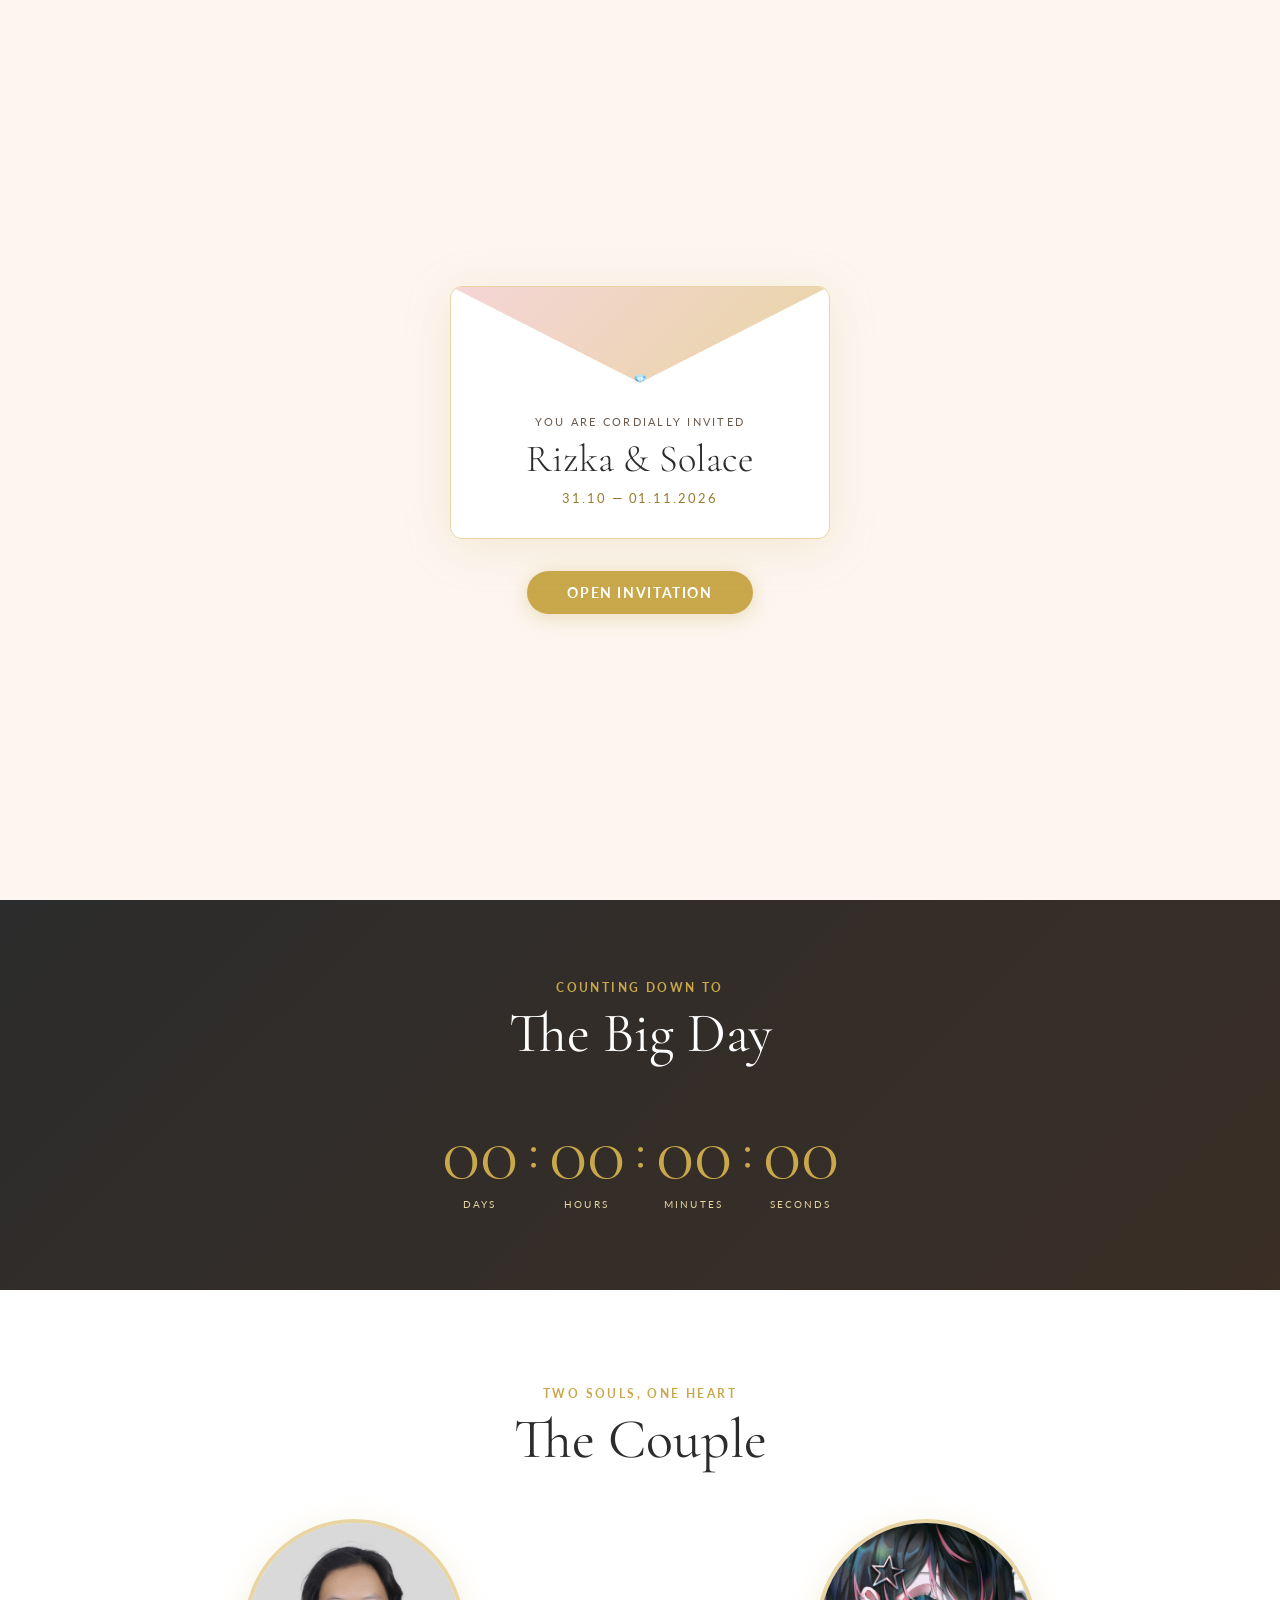
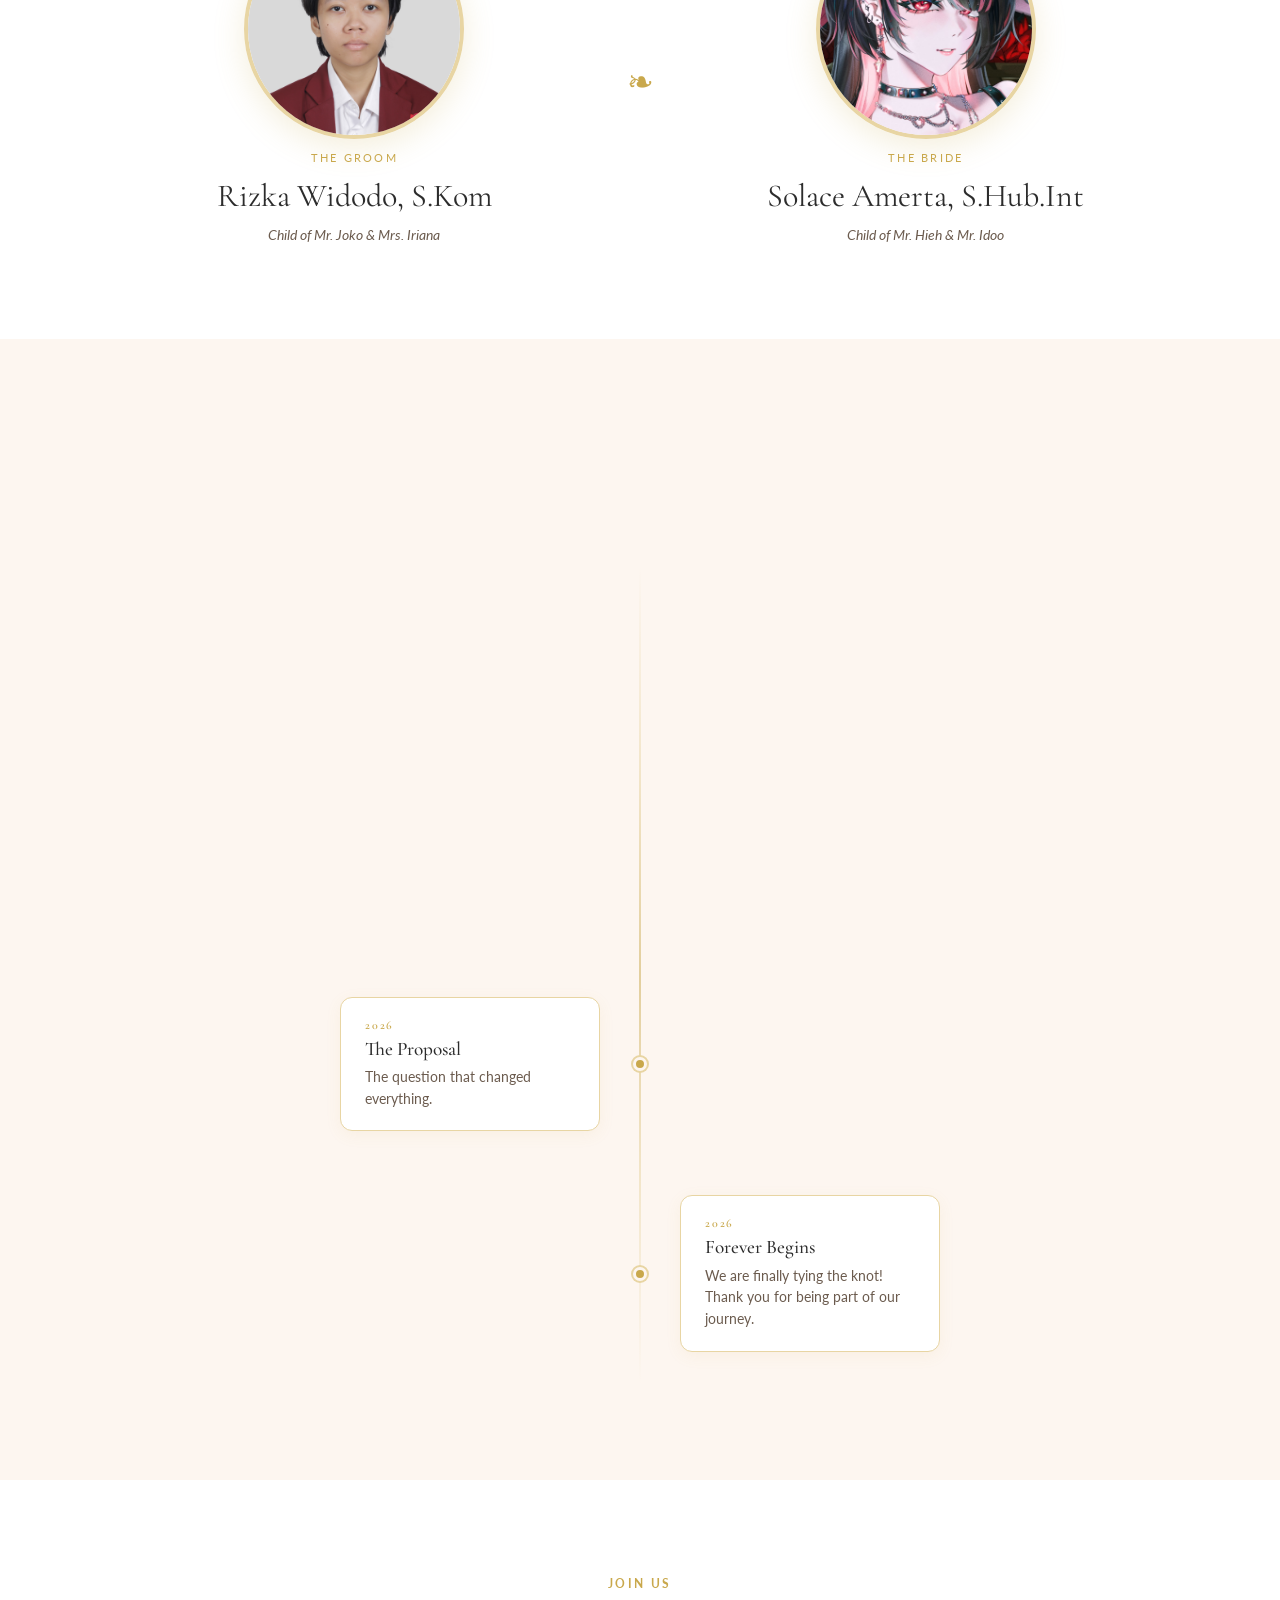
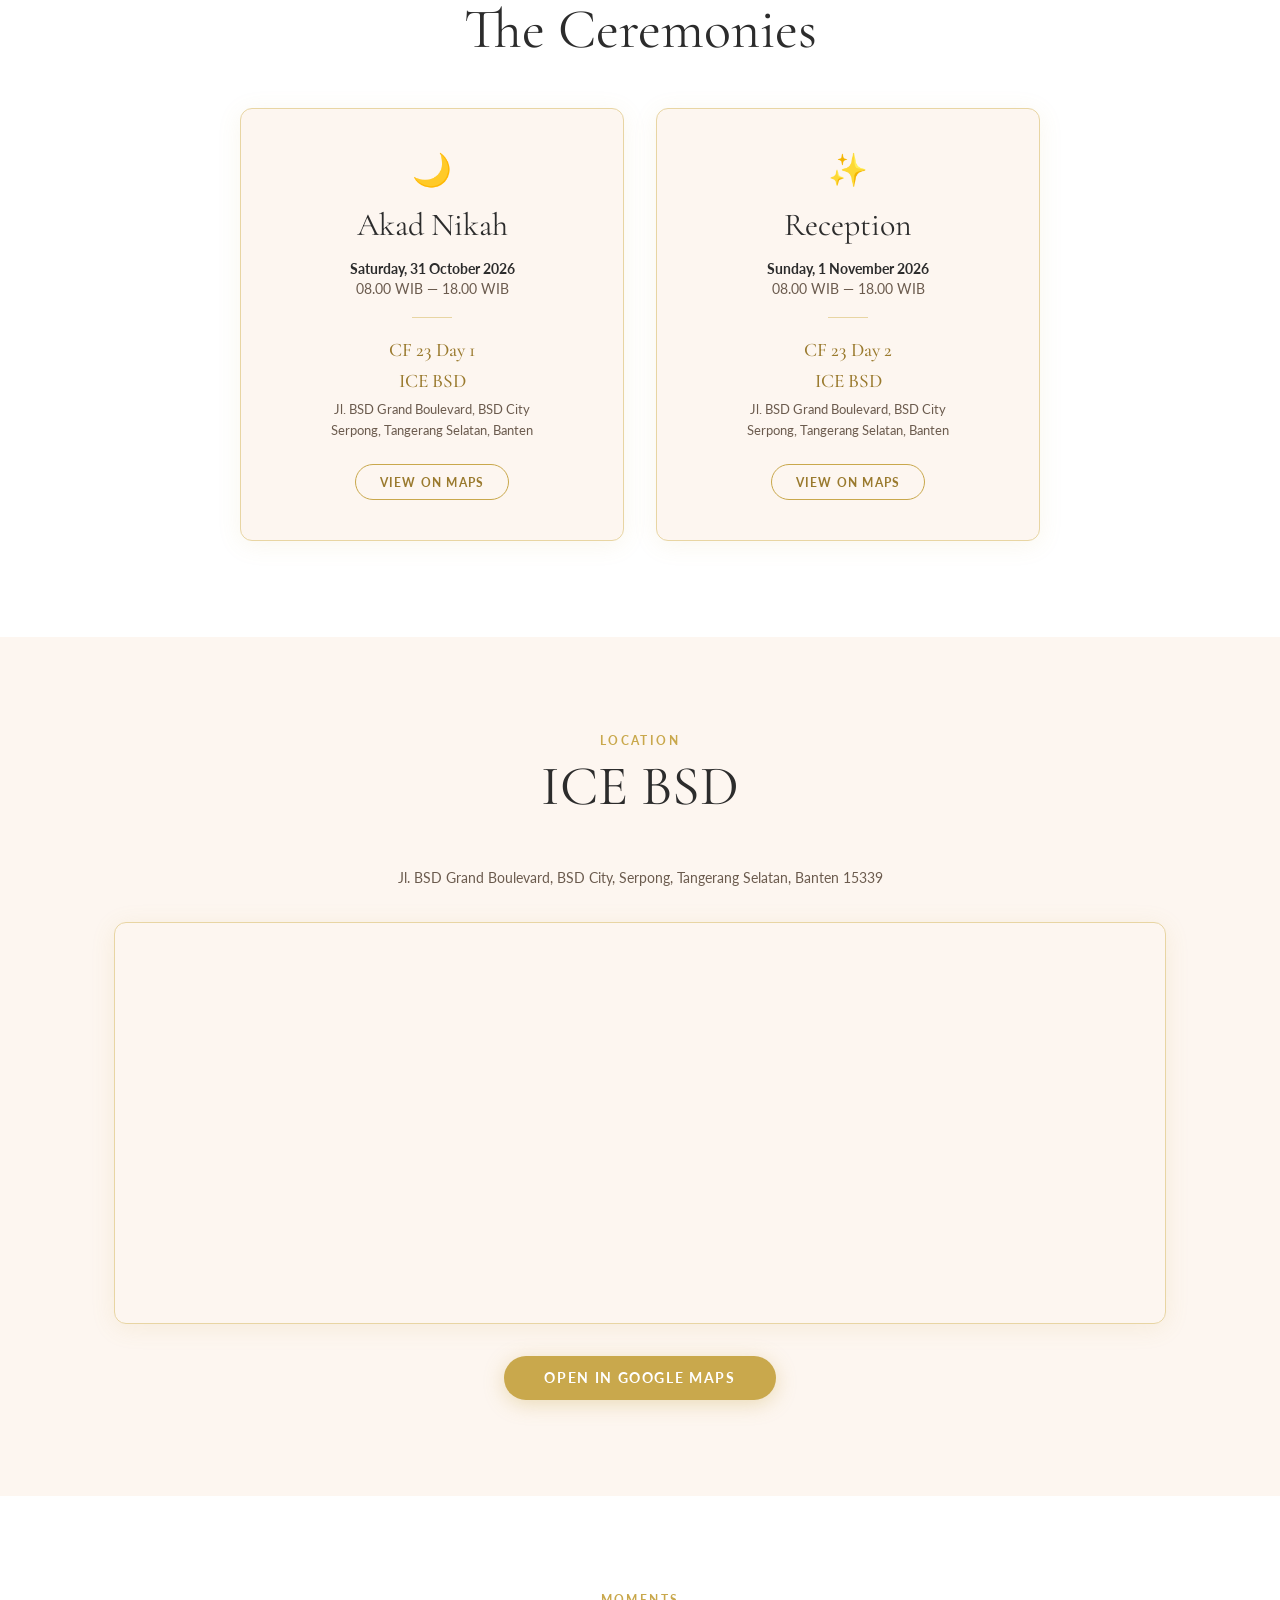
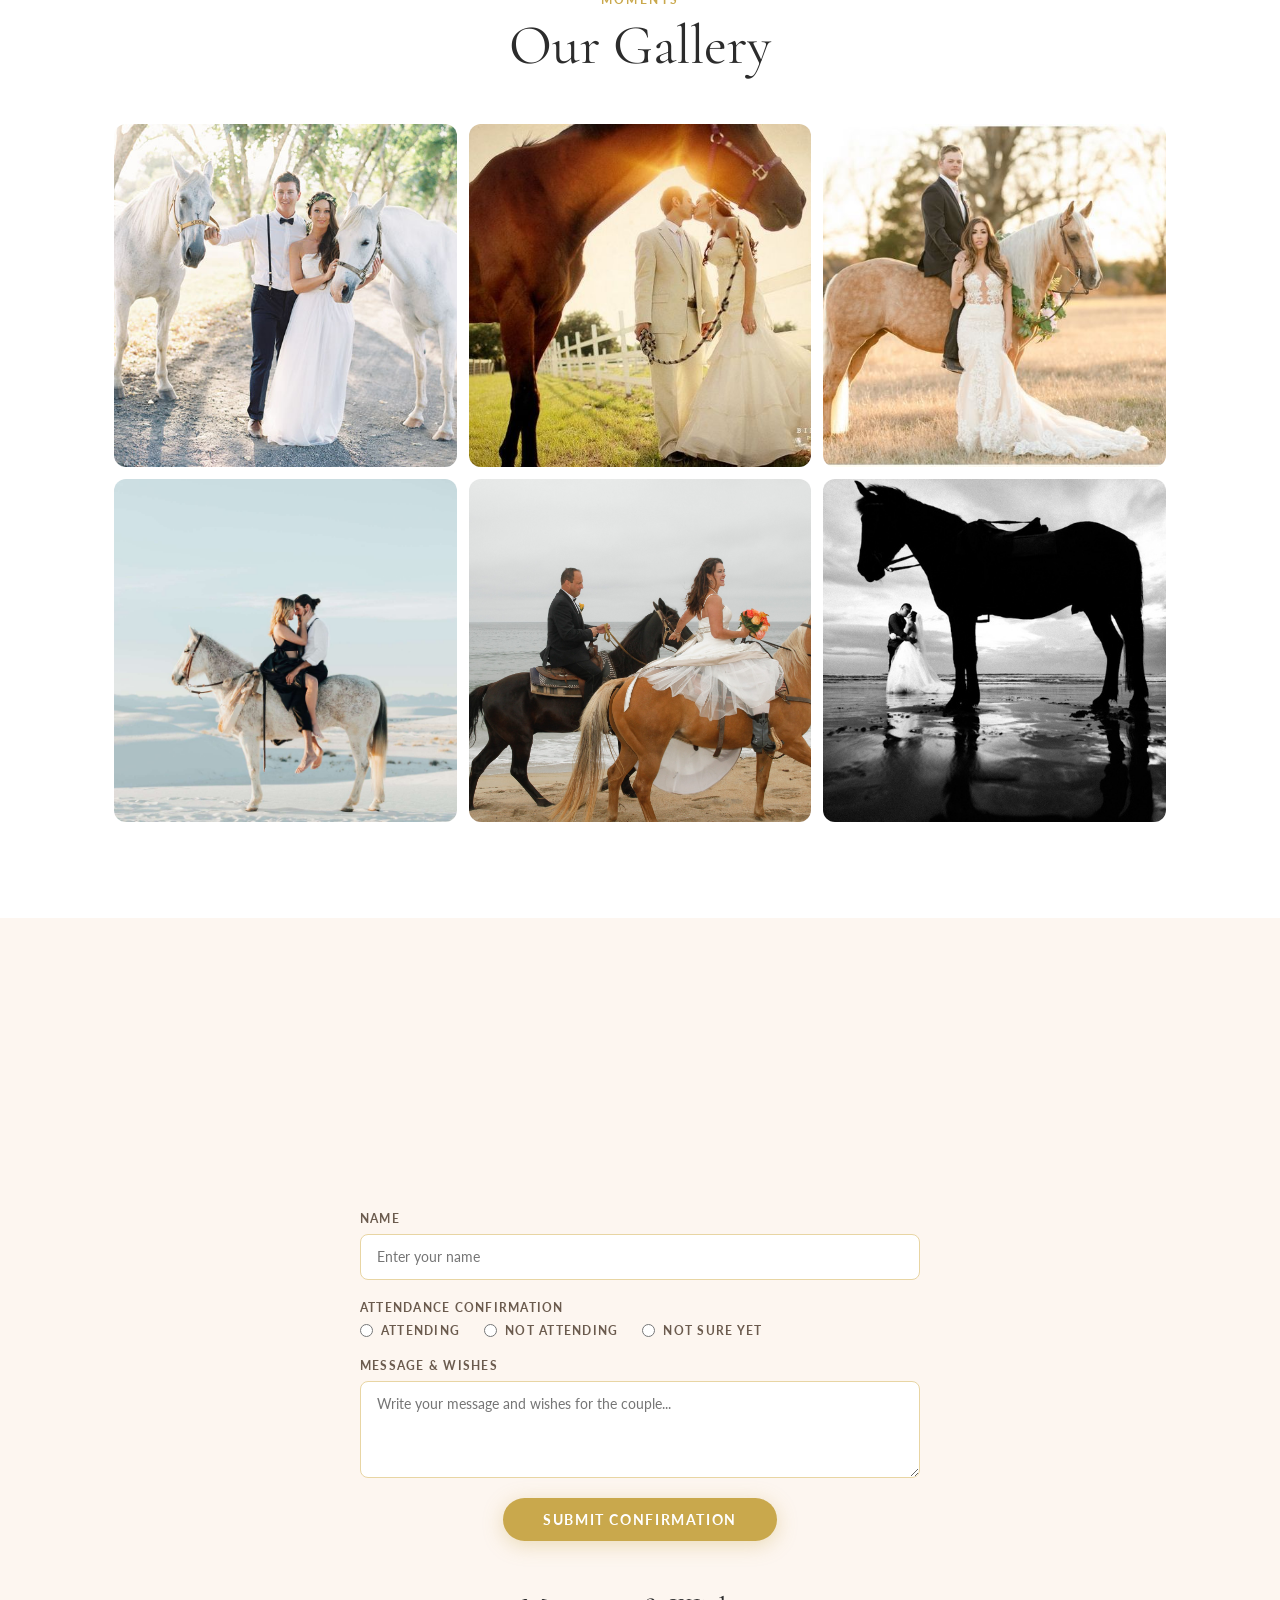
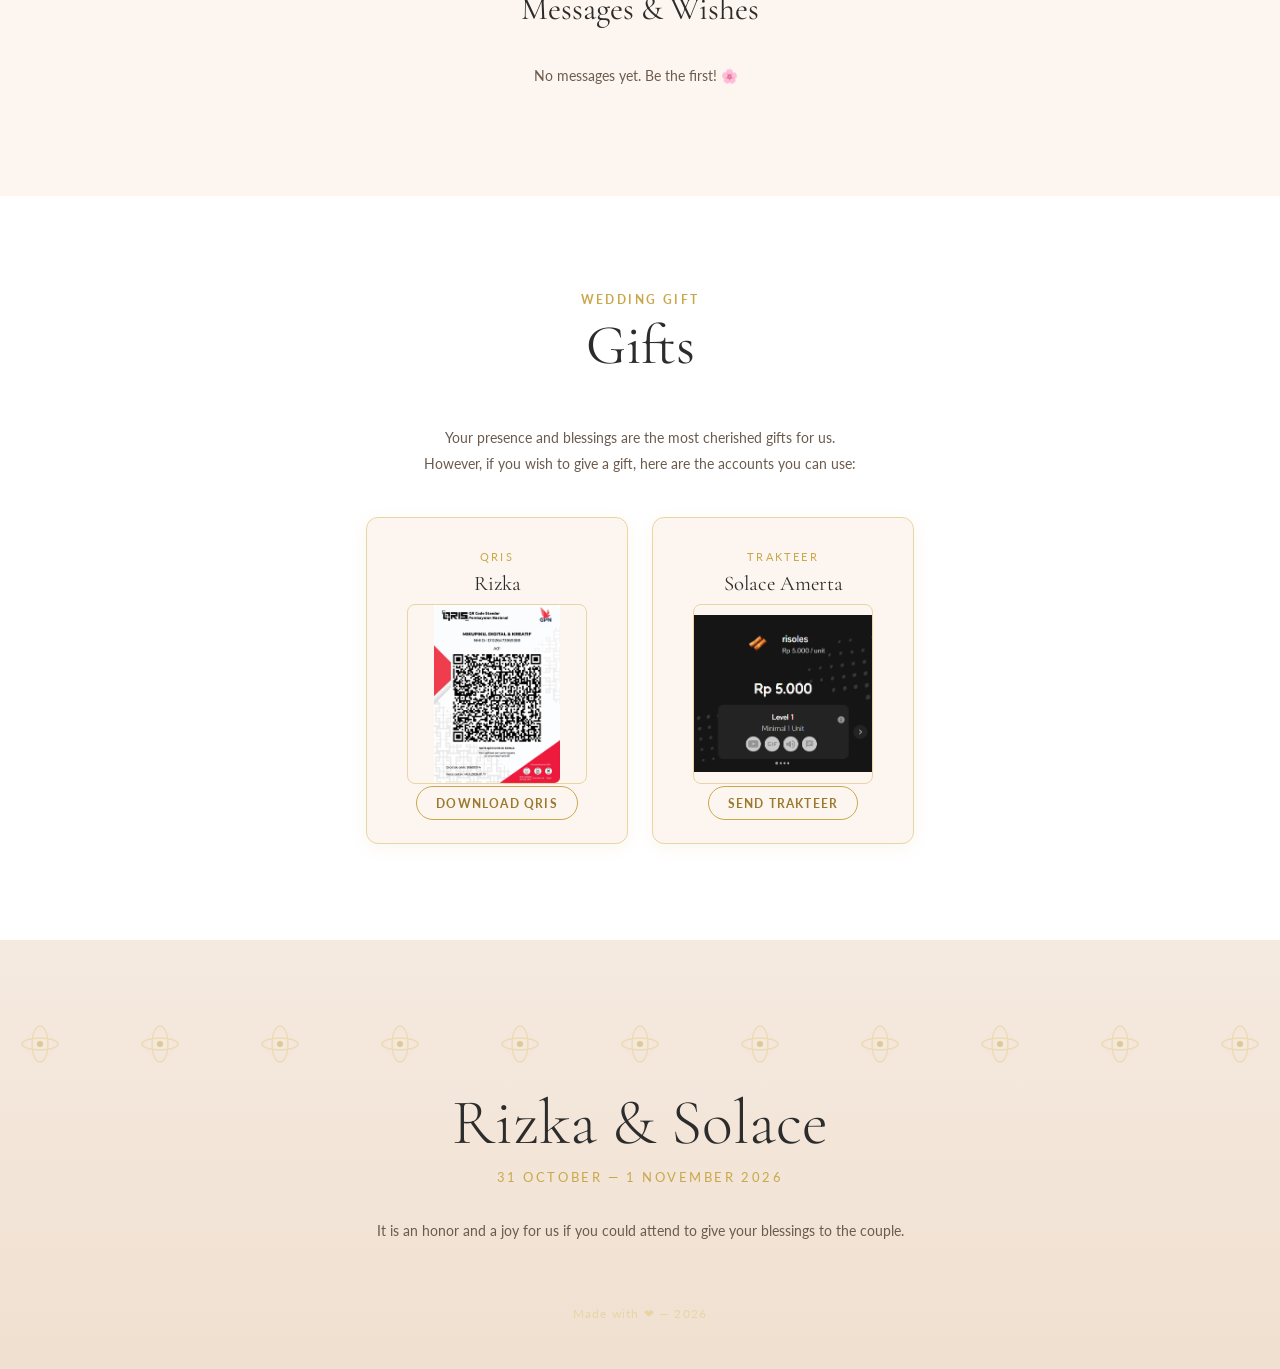
==== commit db31732c: "updated cover" ====
--- a/wedding-invitation/index.html
+++ b/wedding-invitation/index.html
@@ -3,6 +3,15 @@
 <head>
   <meta charset="UTF-8" />
   <meta name="viewport" content="width=device-width, initial-scale=1.0" />
+  <!-- Open Graph / Social sharing -->
+  <meta property="og:type" content="website" />
+  <meta property="og:title" content="Wedding Invitation — Rizka & Solace" />
+  <meta property="og:description" content="Join us to celebrate the wedding of Rizka & Solace on 31 October – 1 November 2026" />
+  <meta property="og:image" content="https://rizkmd.github.io/wedding-invitation/img/cover.png" />
+  <meta property="og:url" content="https://rizkmd.github.io/wedding-invitation/" />
+  <!-- Twitter/X card -->
+  <meta name="twitter:card" content="summary_large_image" />
+  <meta name="twitter:image" content="https://rizkmd.github.io/wedding-invitation/img/cover.png" />
   <title>Wedding Invitation — Rizka & Solace</title>
   <link rel="preconnect" href="https://fonts.googleapis.com" />
   <link rel="preconnect" href="https://fonts.gstatic.com" crossorigin />
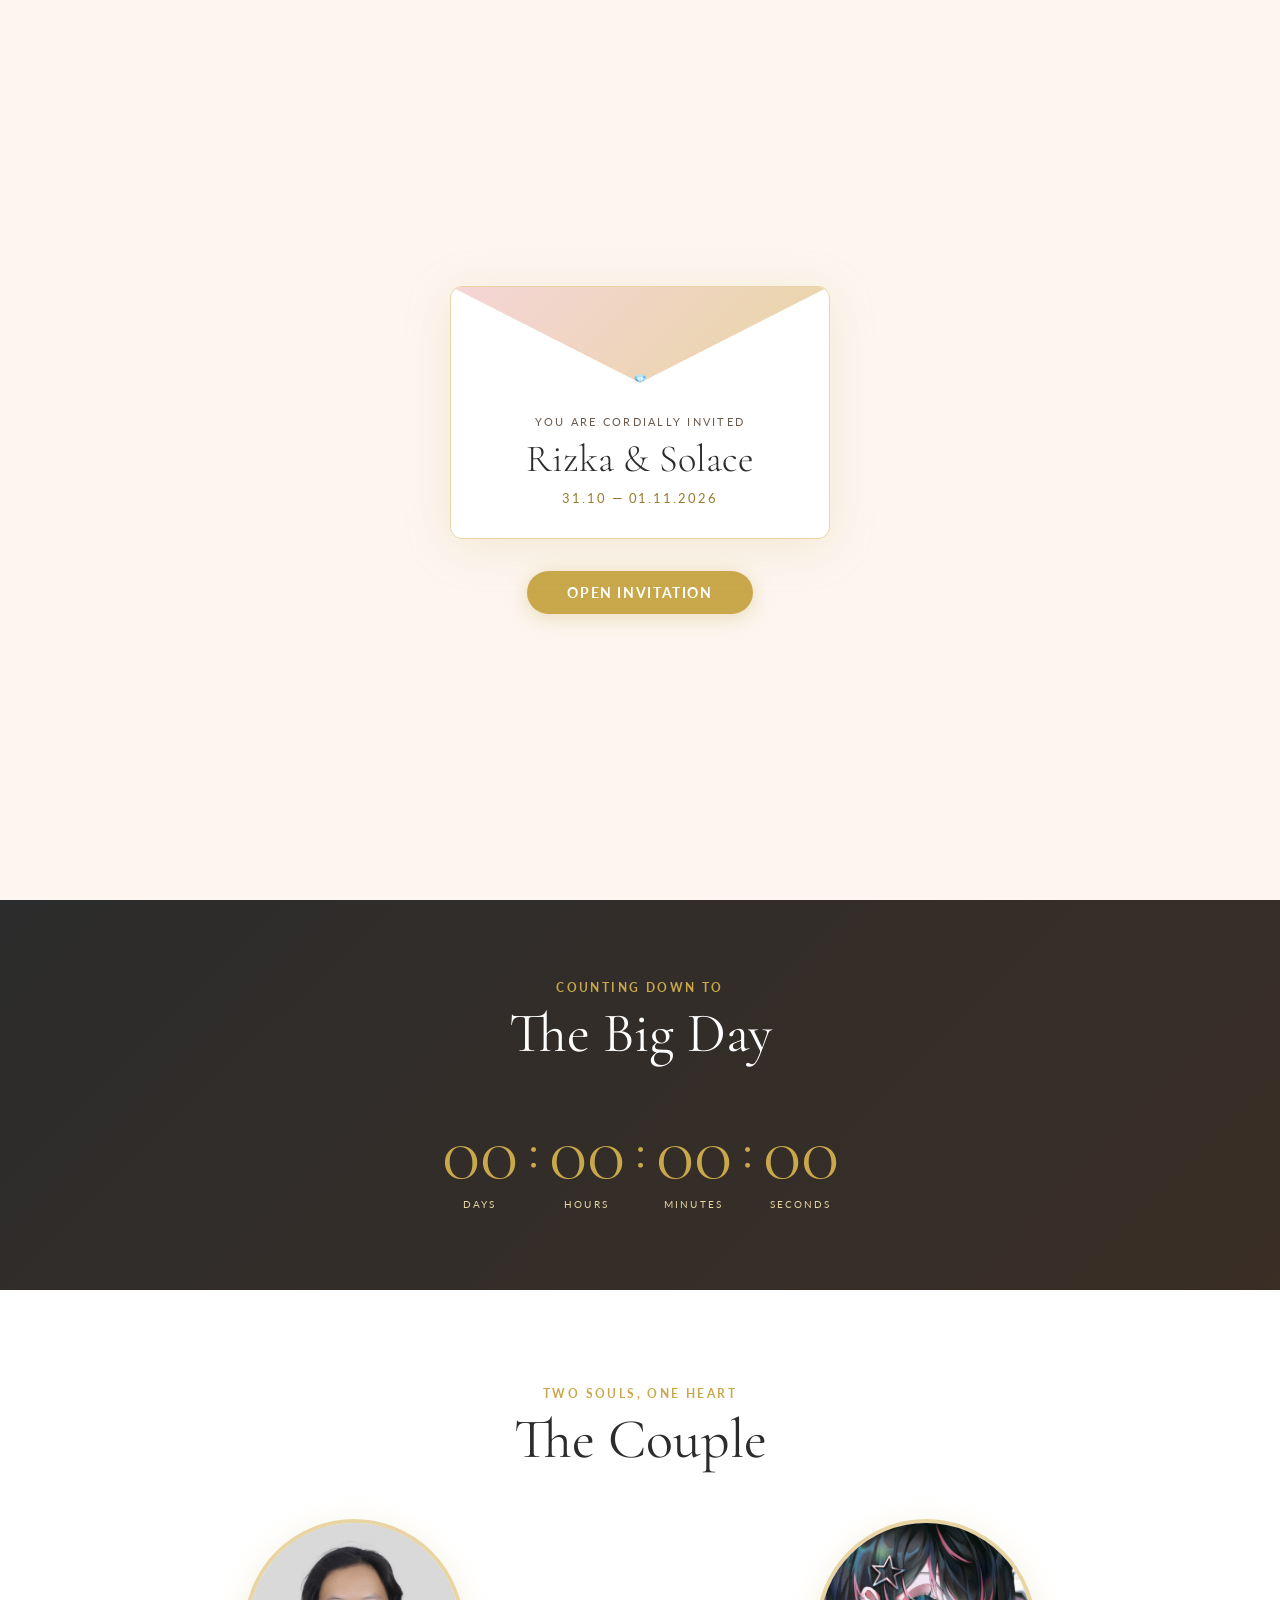
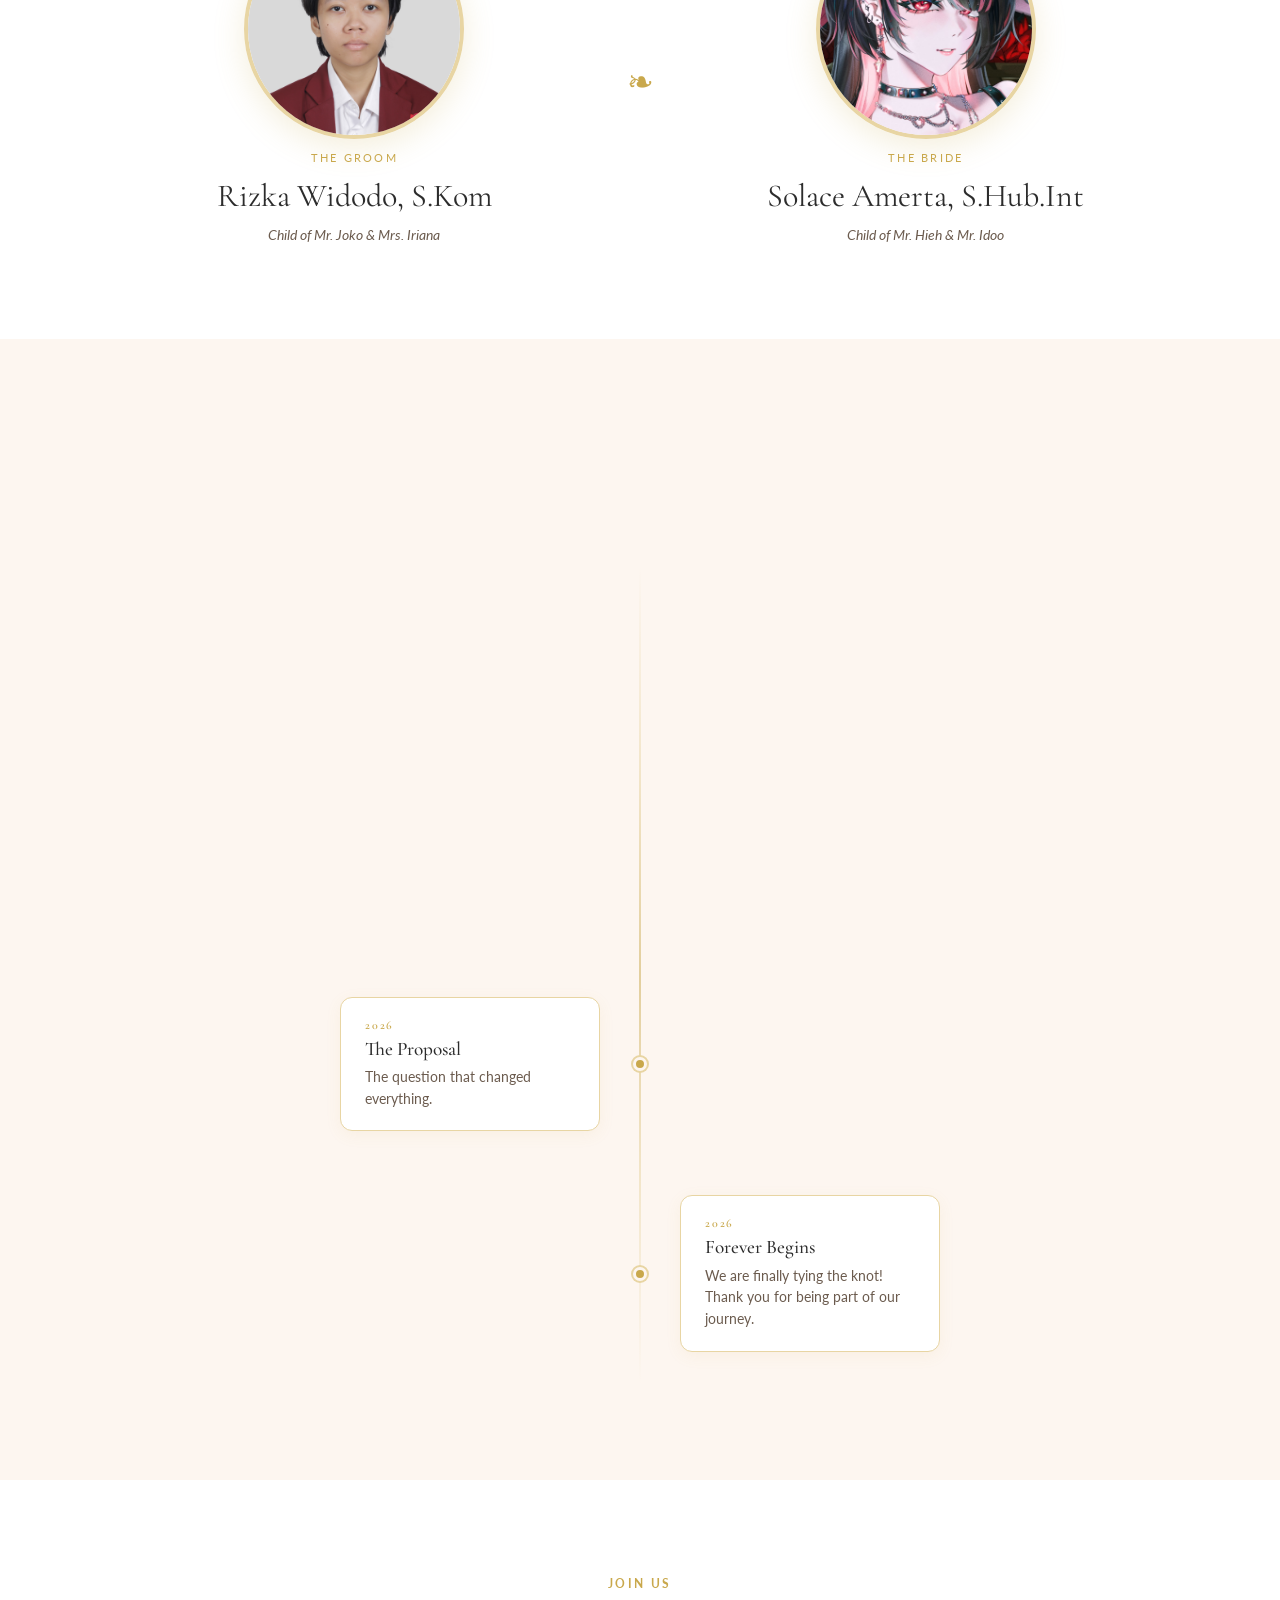
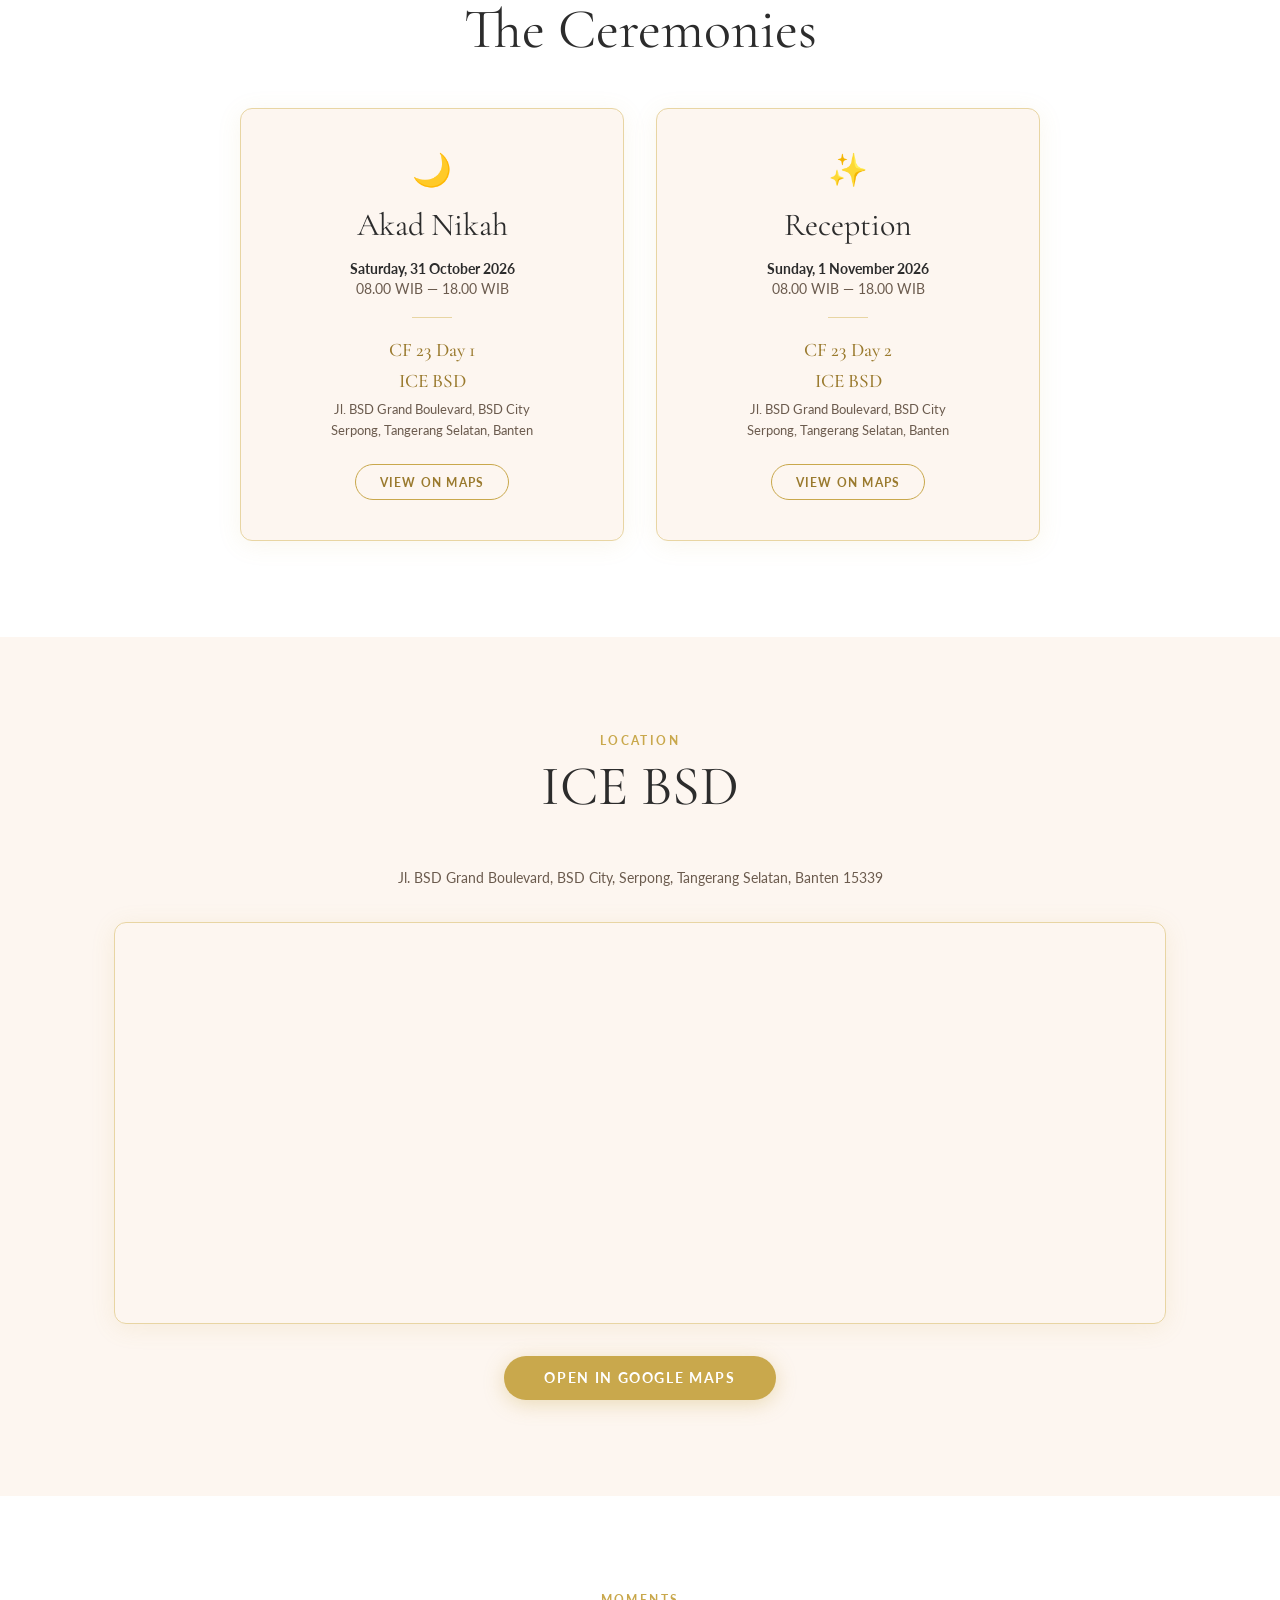
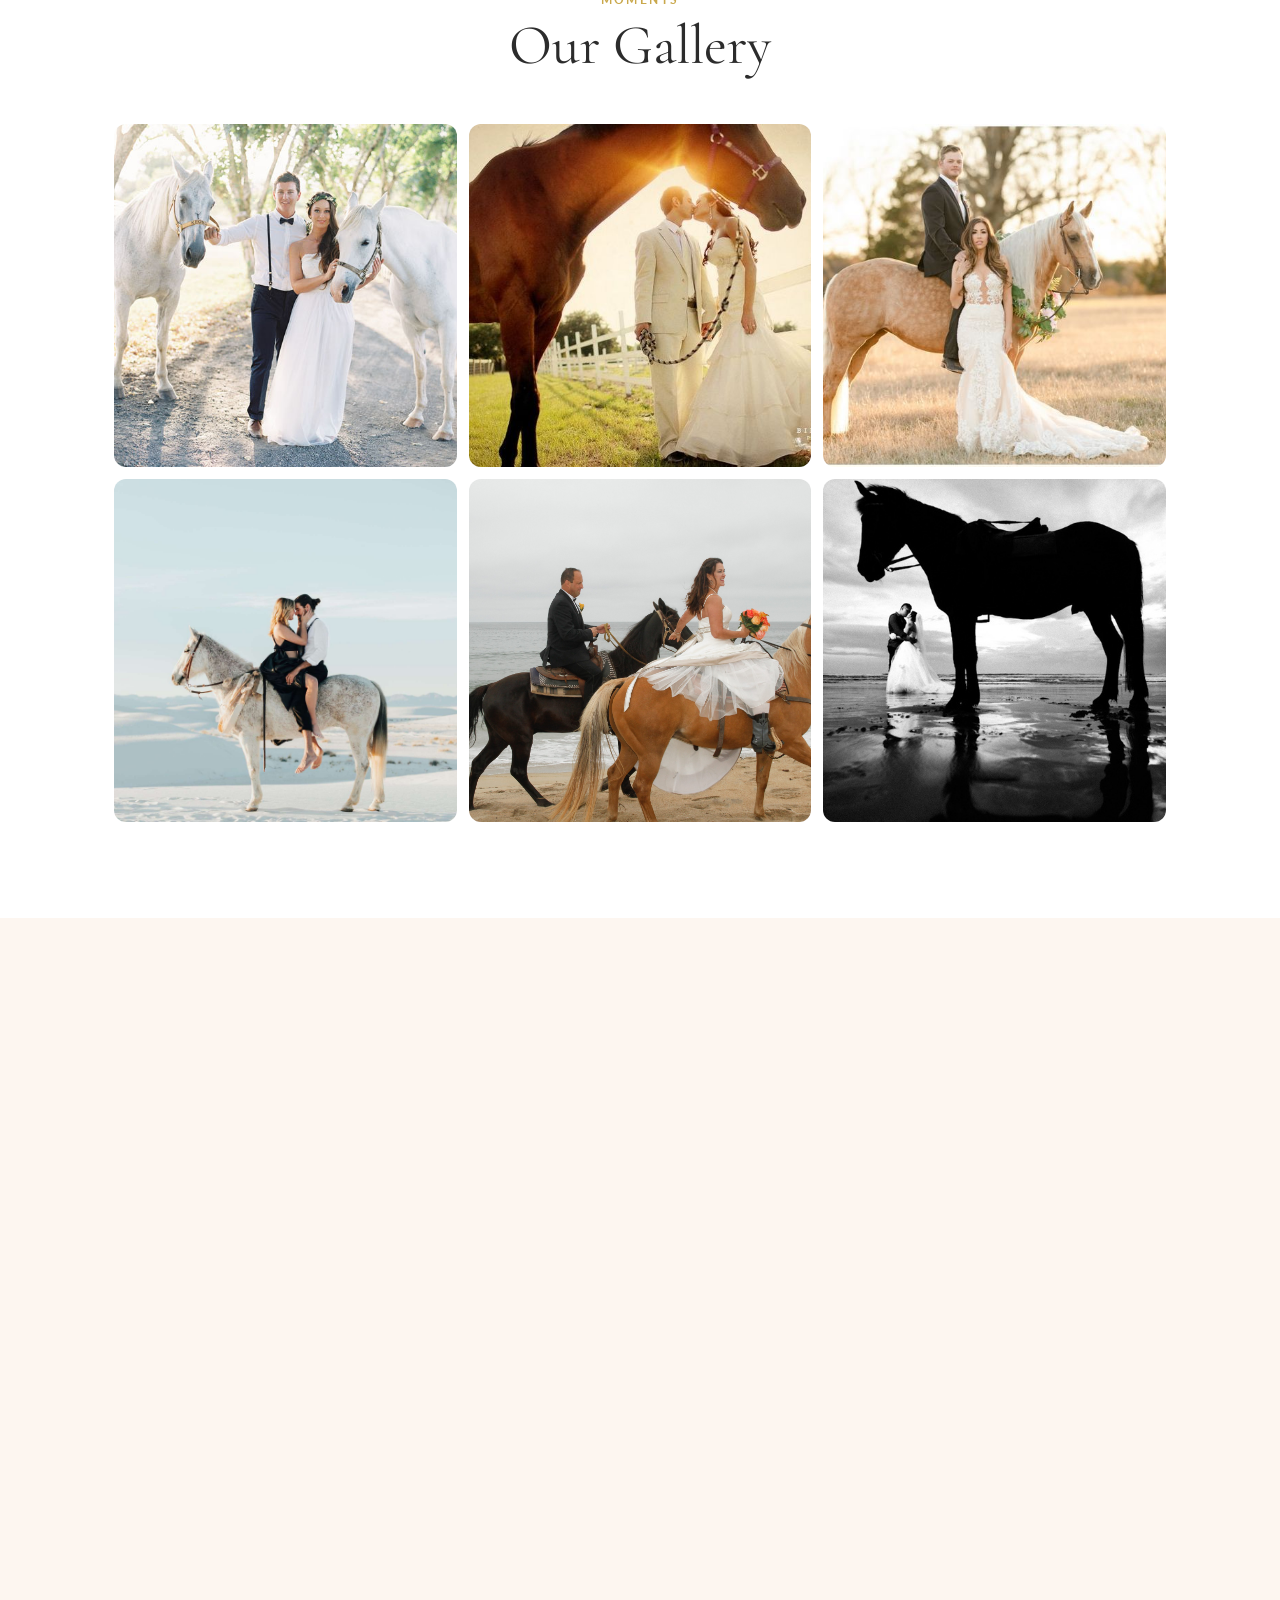
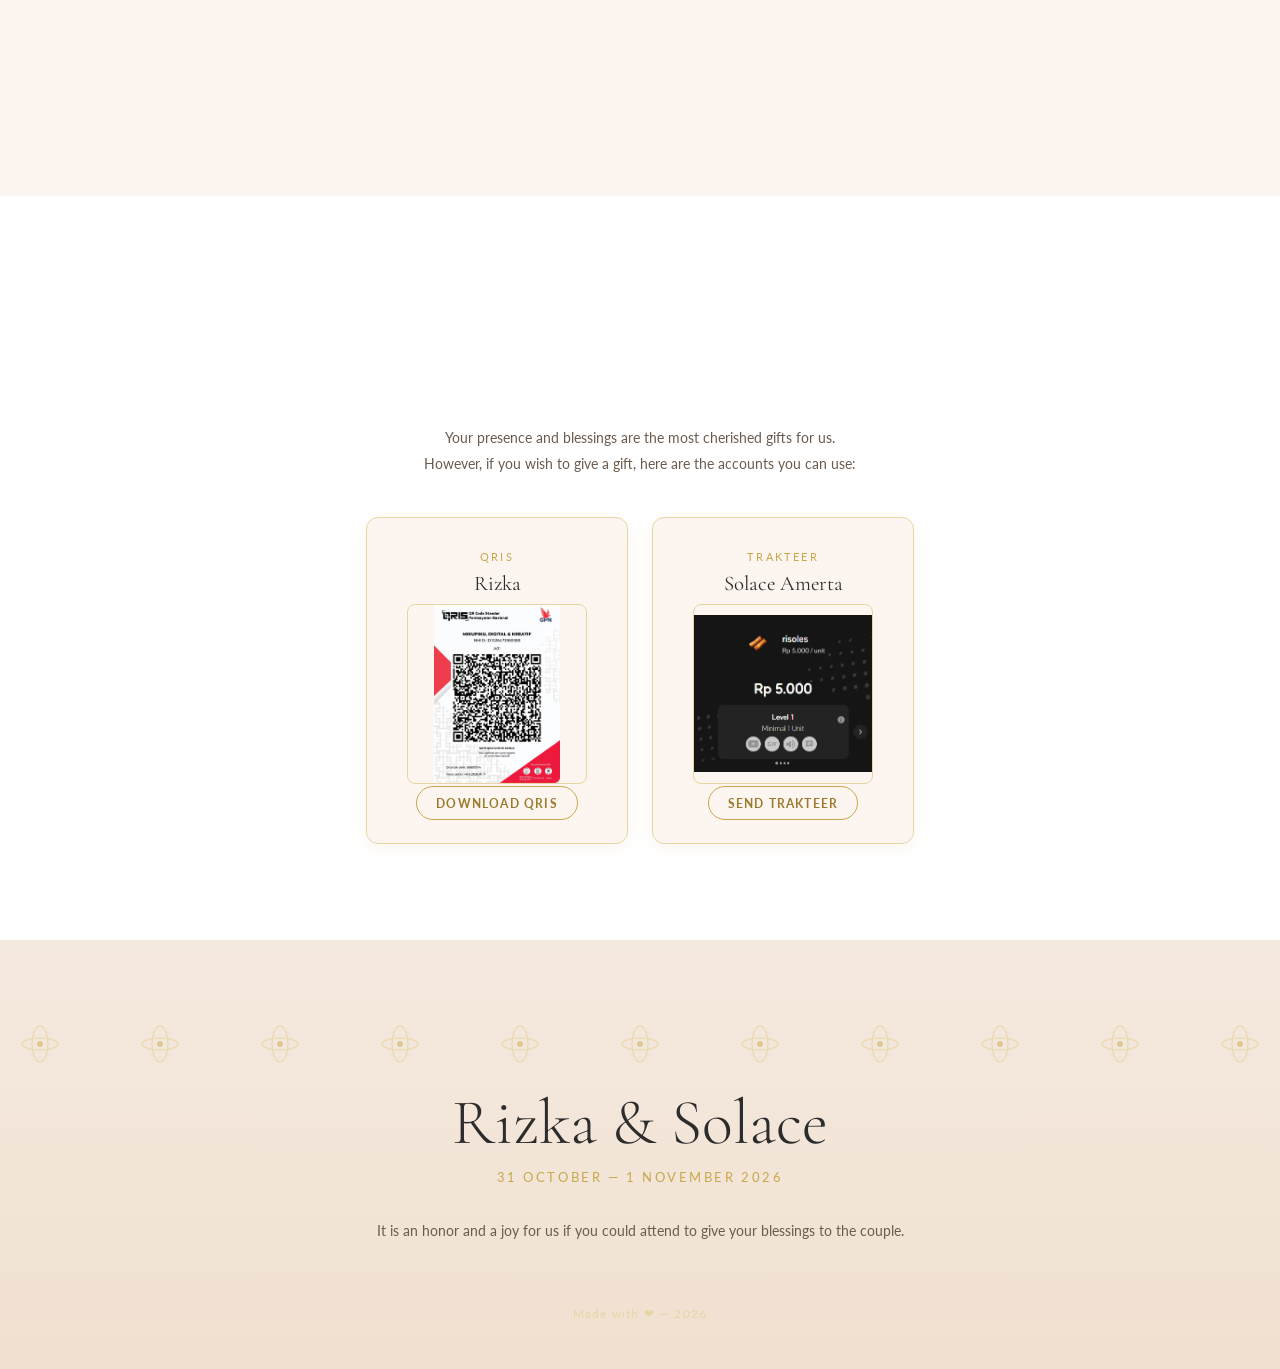
==== commit 0410e801: "updated projects" ====
--- a/wedding-invitation/index.html
+++ b/wedding-invitation/index.html
@@ -53,7 +53,7 @@
     <section class="hero" id="hero">
       <div class="floral-top"></div>
       <div class="hero-inner">
-        <!-- <p class="bismillah">بِسْمِ اللّٰهِ الرَّحْمٰنِ الرَّحِيْمِ</p> -->
+        <p class="bismillah">بِسْمِ اللّٰهِ الرَّحْمٰنِ الرَّحِيْمِ</p>
         <p class="hero-greeting reveal">Together with our families, we joyfully invite you to celebrate the wedding of</p>
         <h1 class="hero-names reveal">
           <span class="groom-name">Rizka</span>
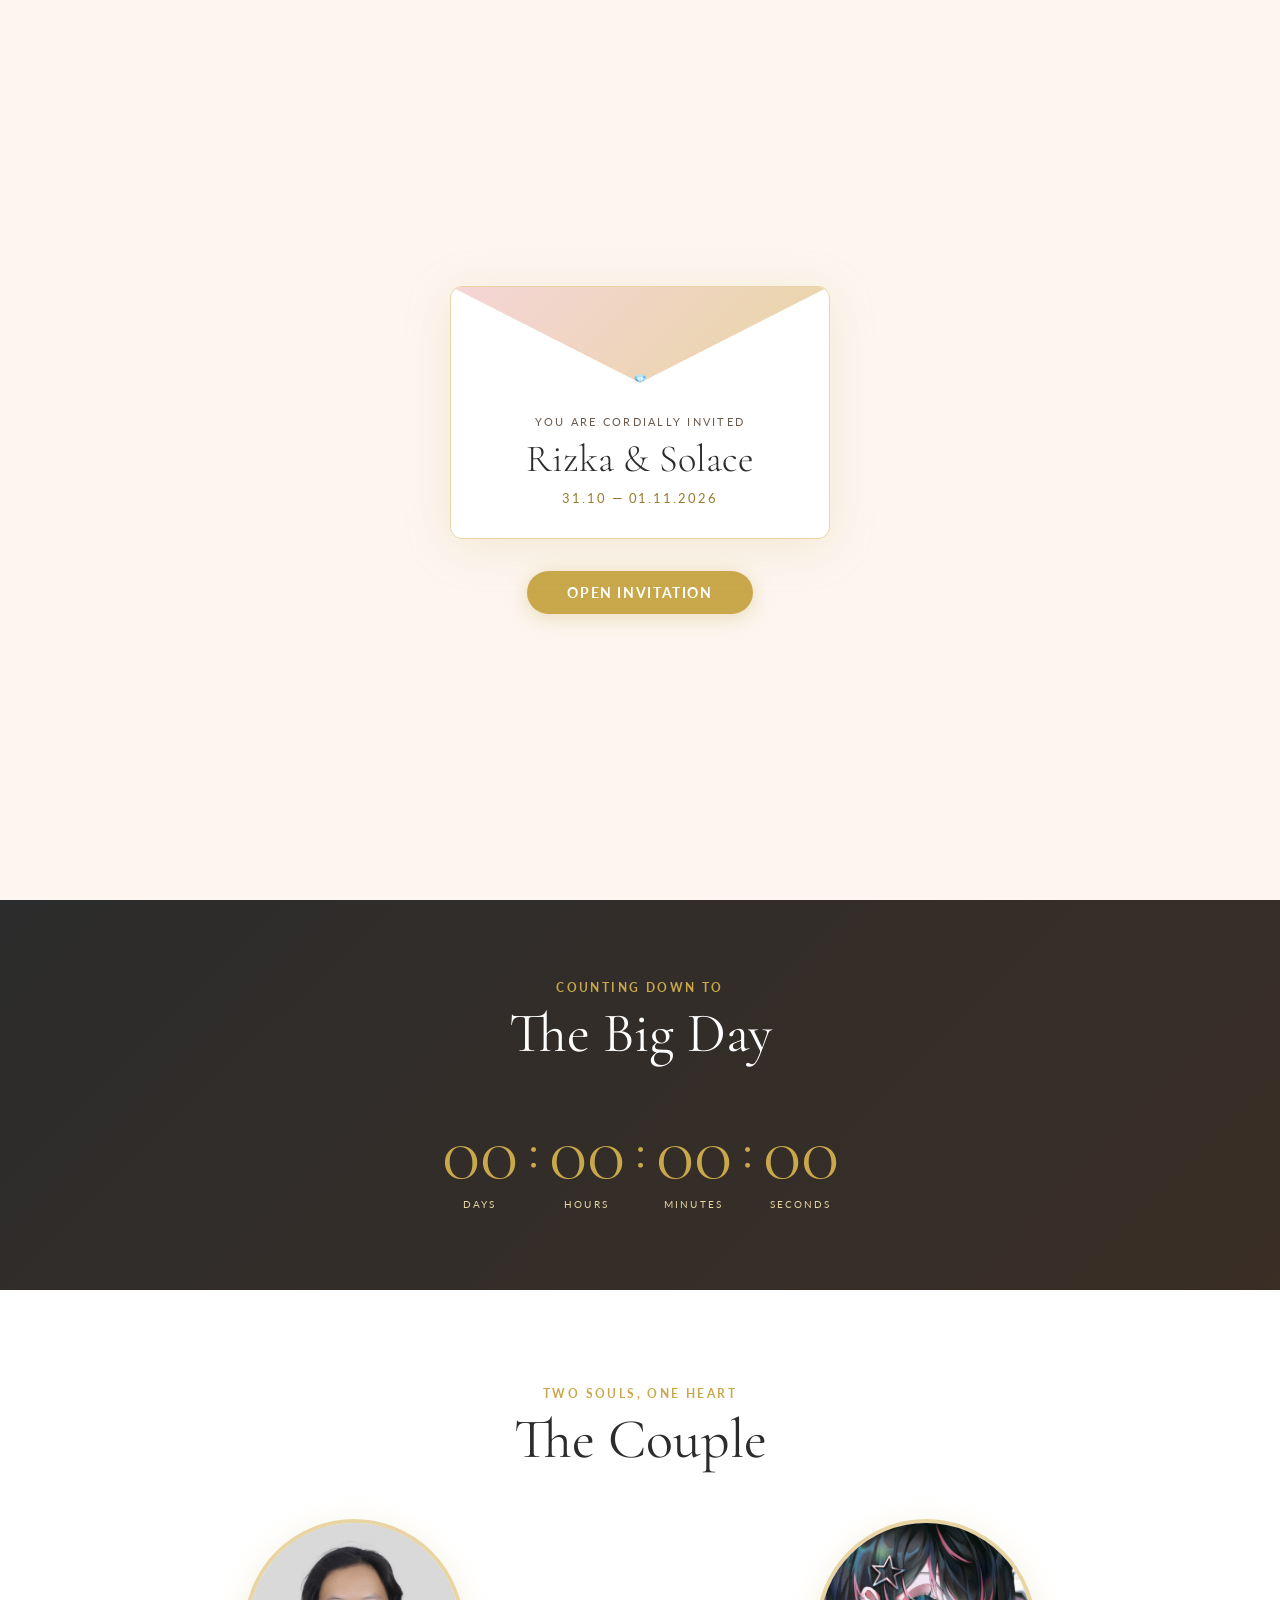
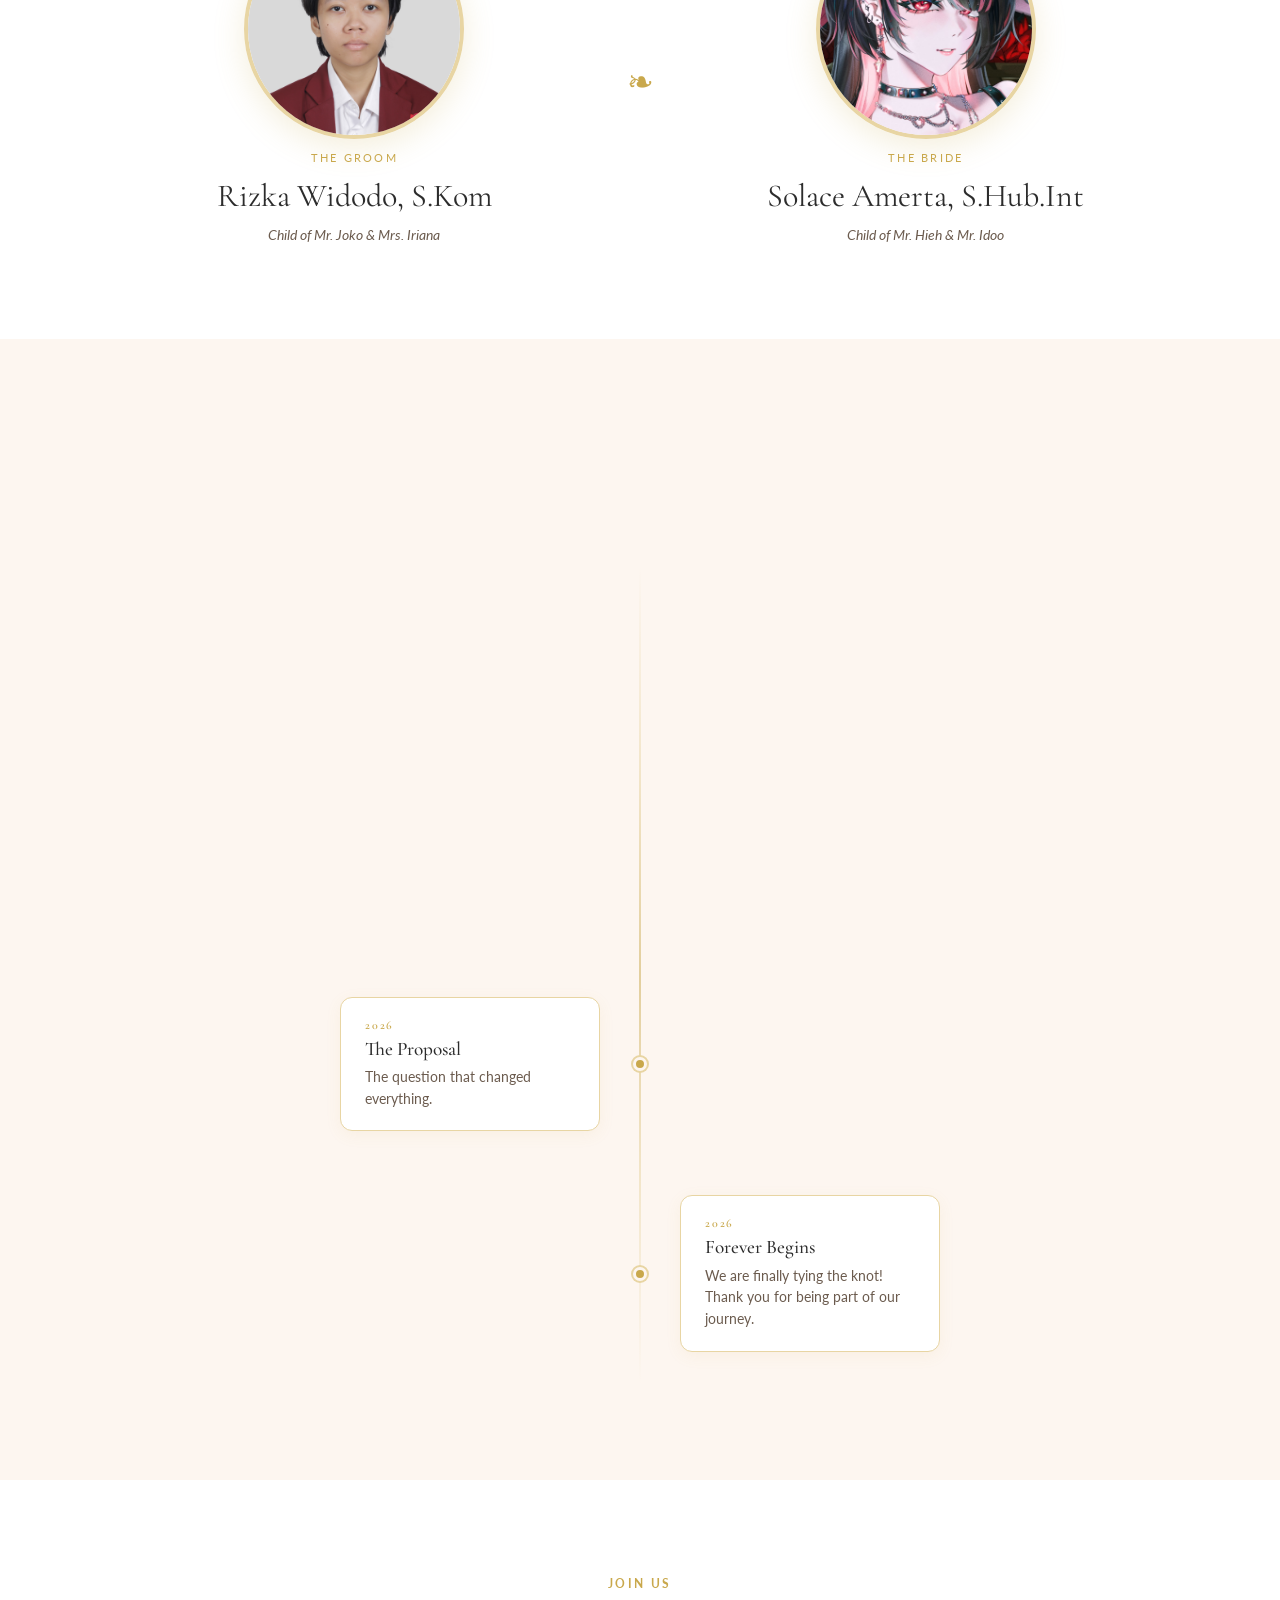
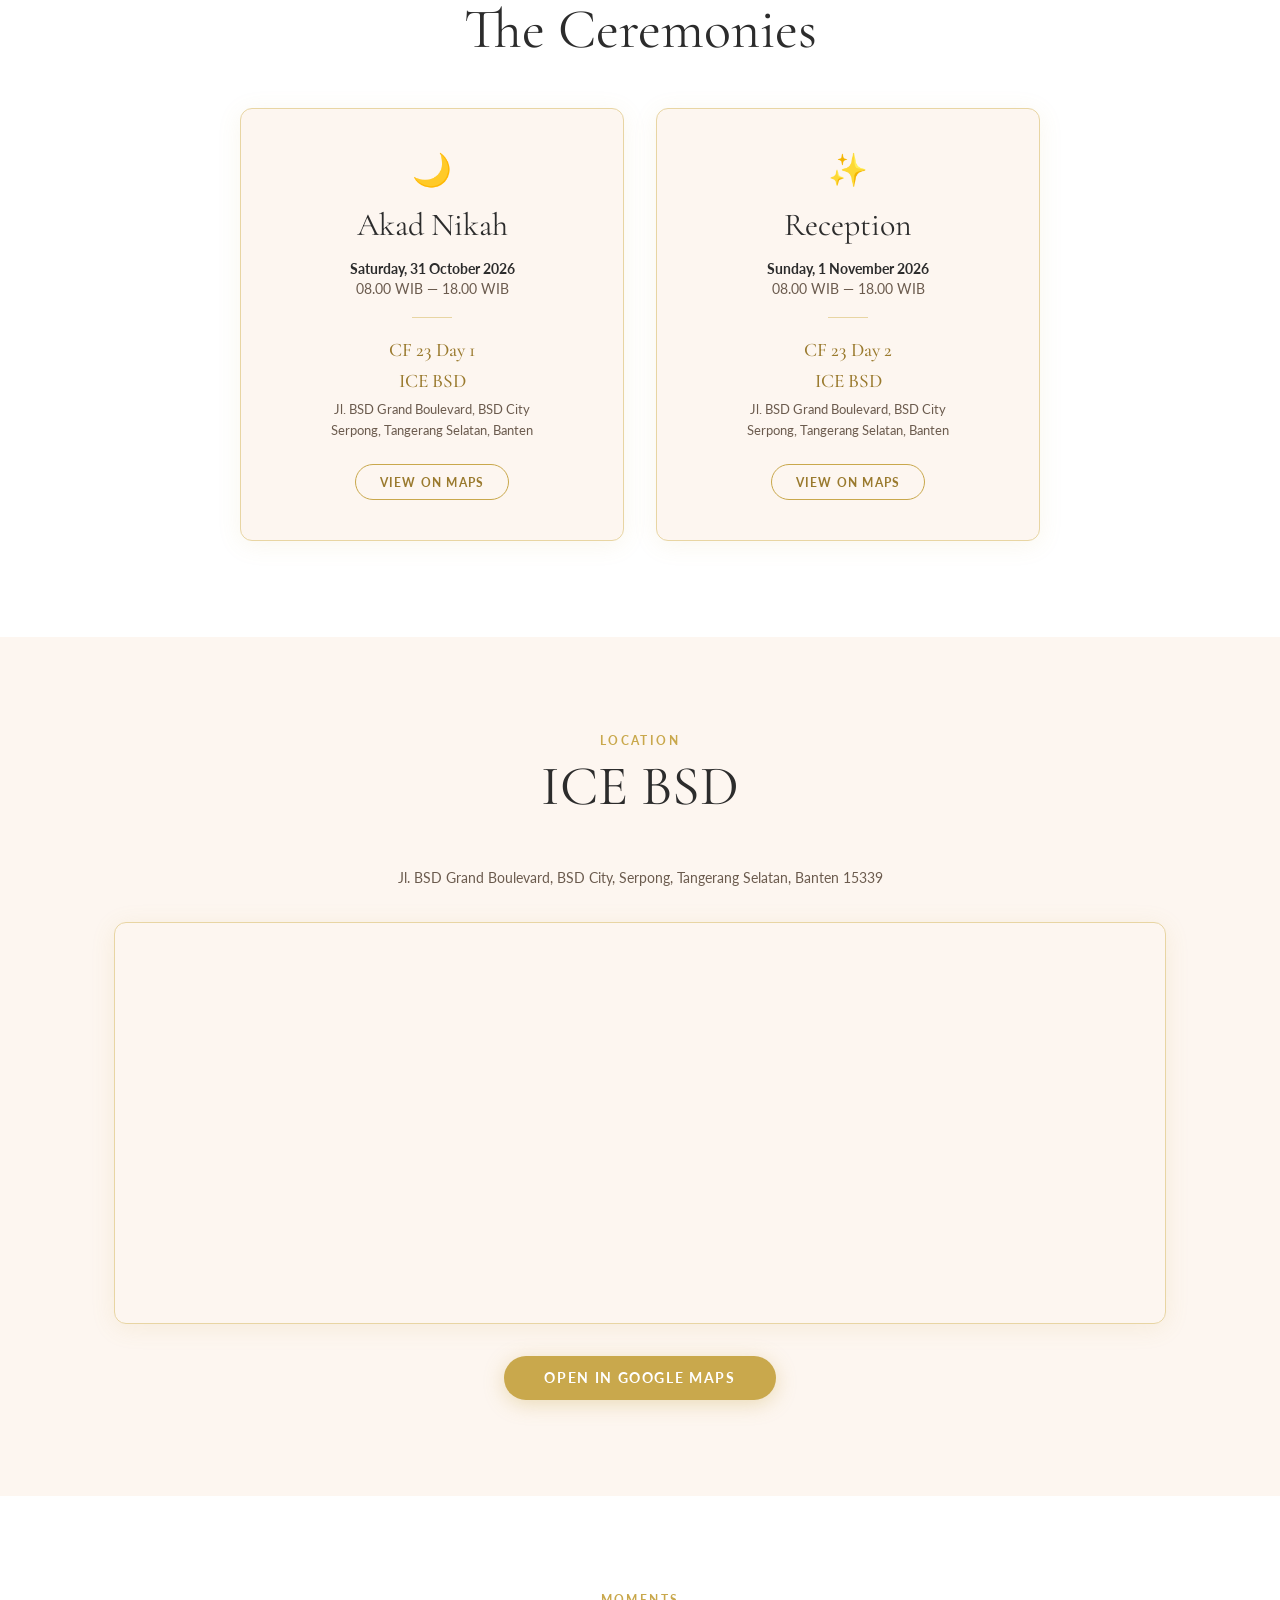
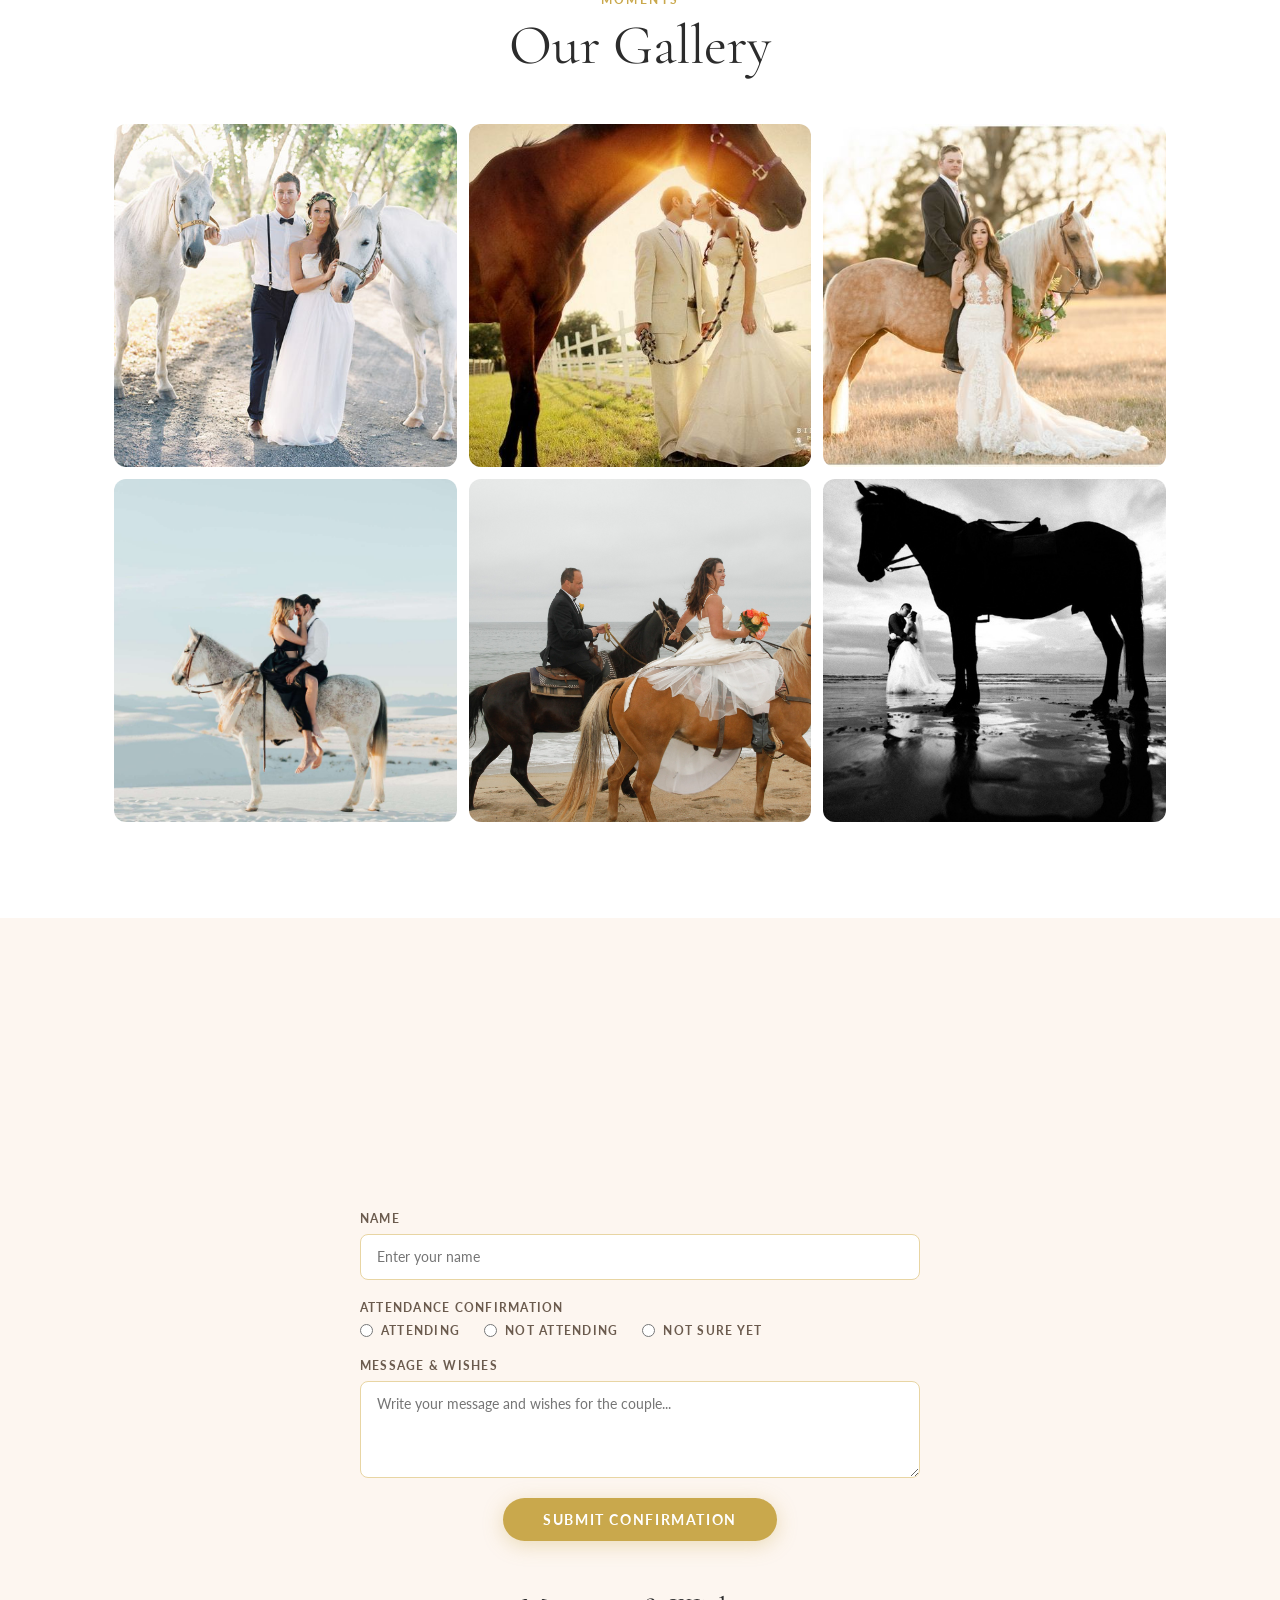
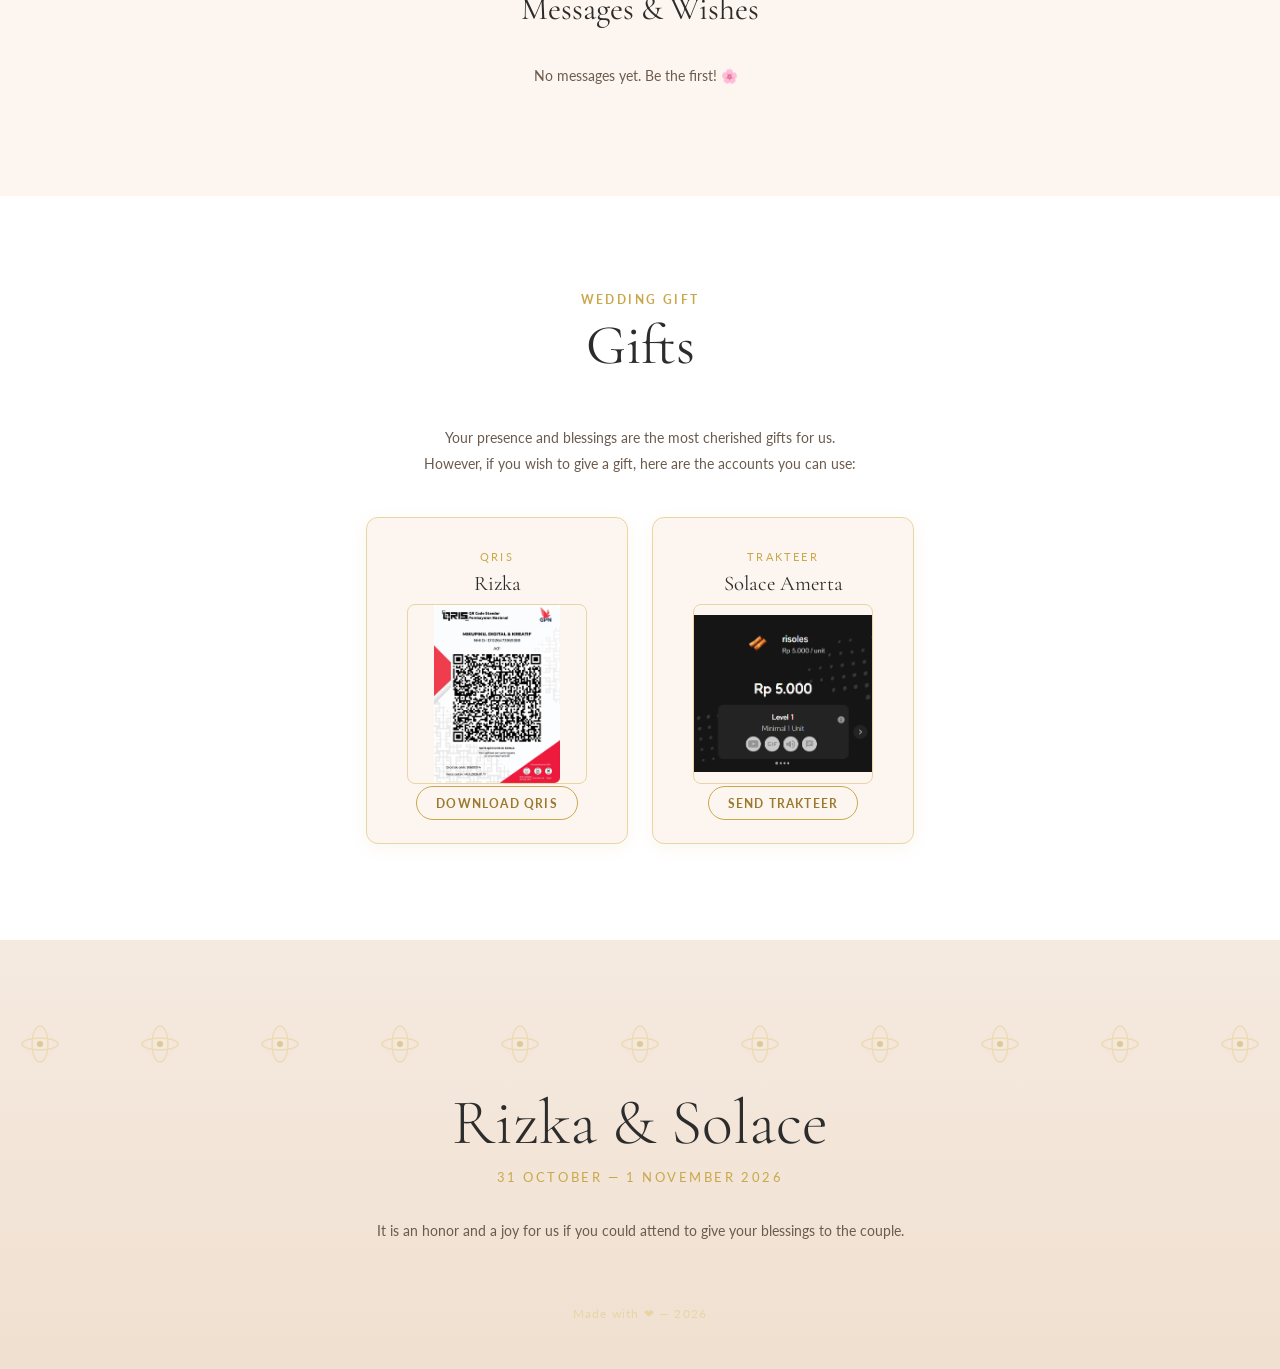
==== commit 1a556e72: "Update index.html" ====
--- a/wedding-invitation/index.html
+++ b/wedding-invitation/index.html
@@ -53,7 +53,7 @@
     <section class="hero" id="hero">
       <div class="floral-top"></div>
       <div class="hero-inner">
-        <p class="bismillah">بِسْمِ اللّٰهِ الرَّحْمٰنِ الرَّحِيْمِ</p>
+        <!-- <p class="bismillah">بِسْمِ اللّٰهِ الرَّحْمٰنِ الرَّحِيْمِ</p> -->
         <p class="hero-greeting reveal">Together with our families, we joyfully invite you to celebrate the wedding of</p>
         <h1 class="hero-names reveal">
           <span class="groom-name">Rizka</span>
